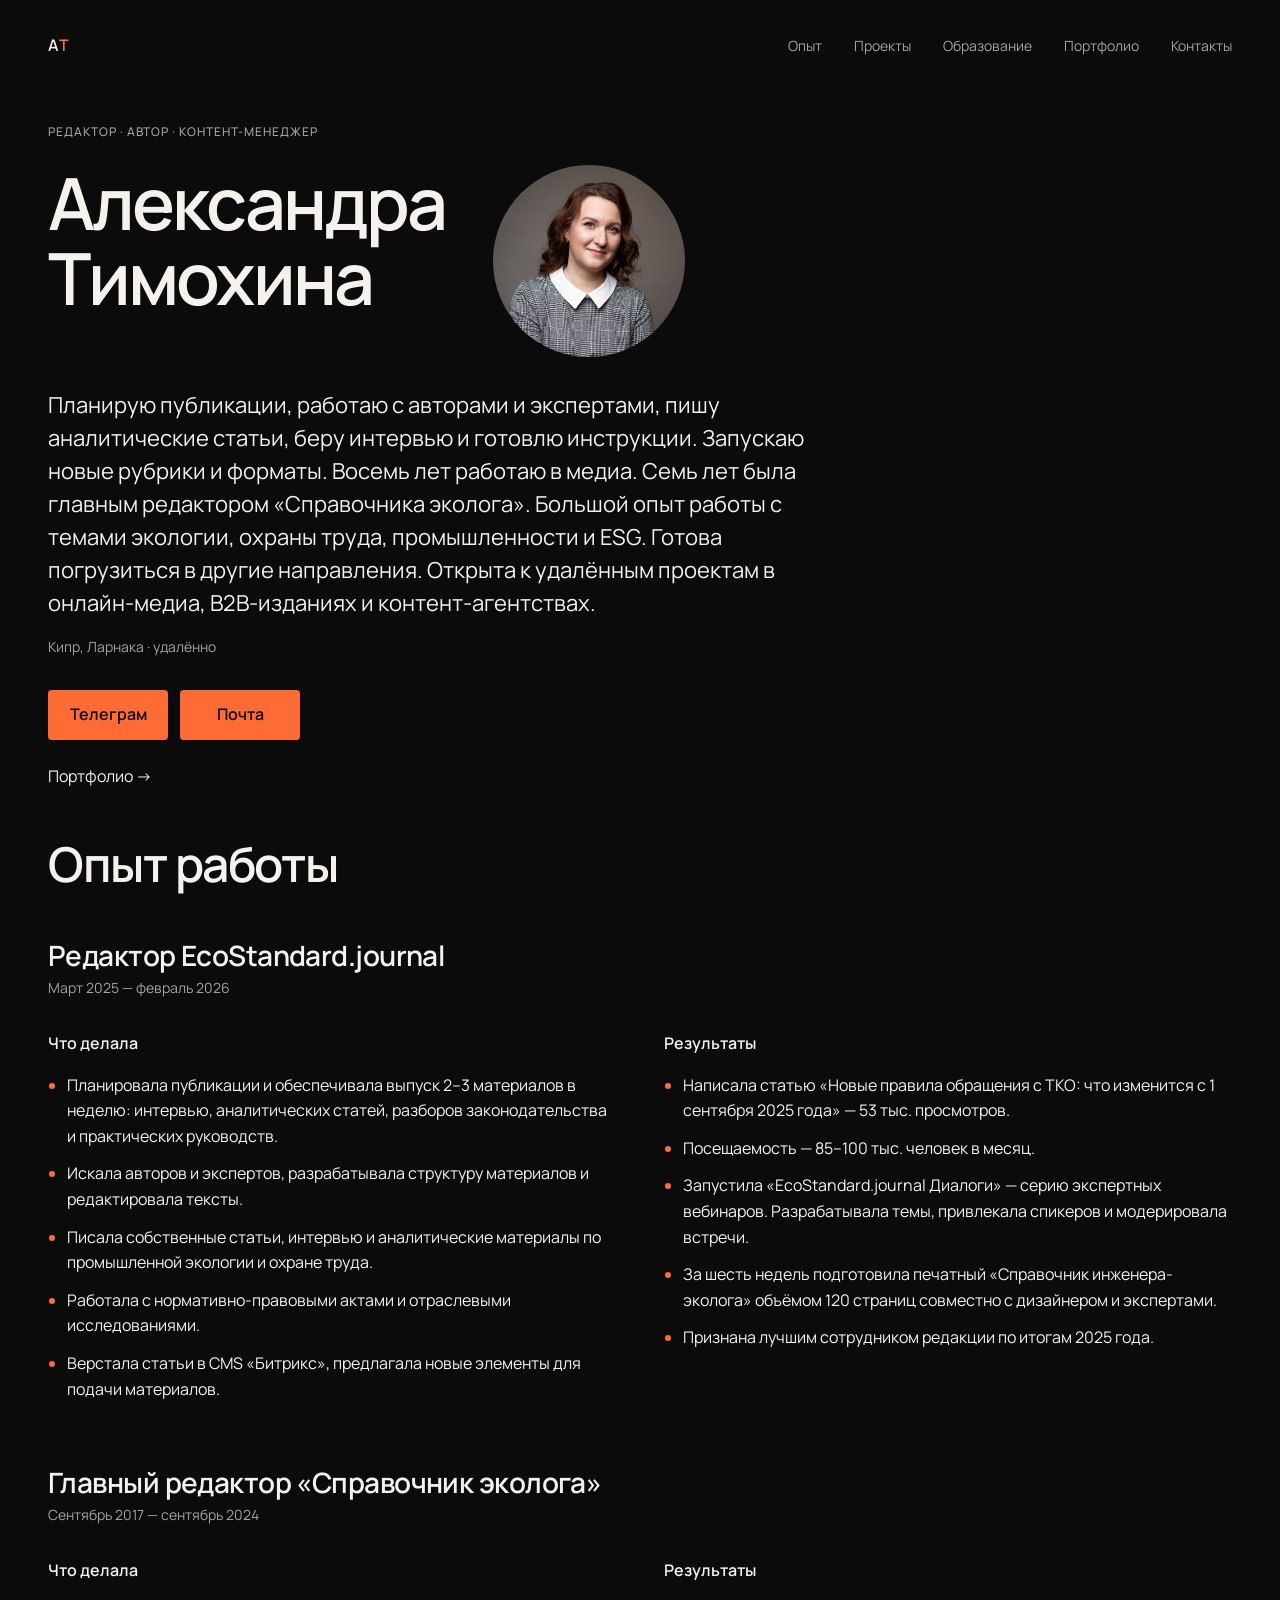
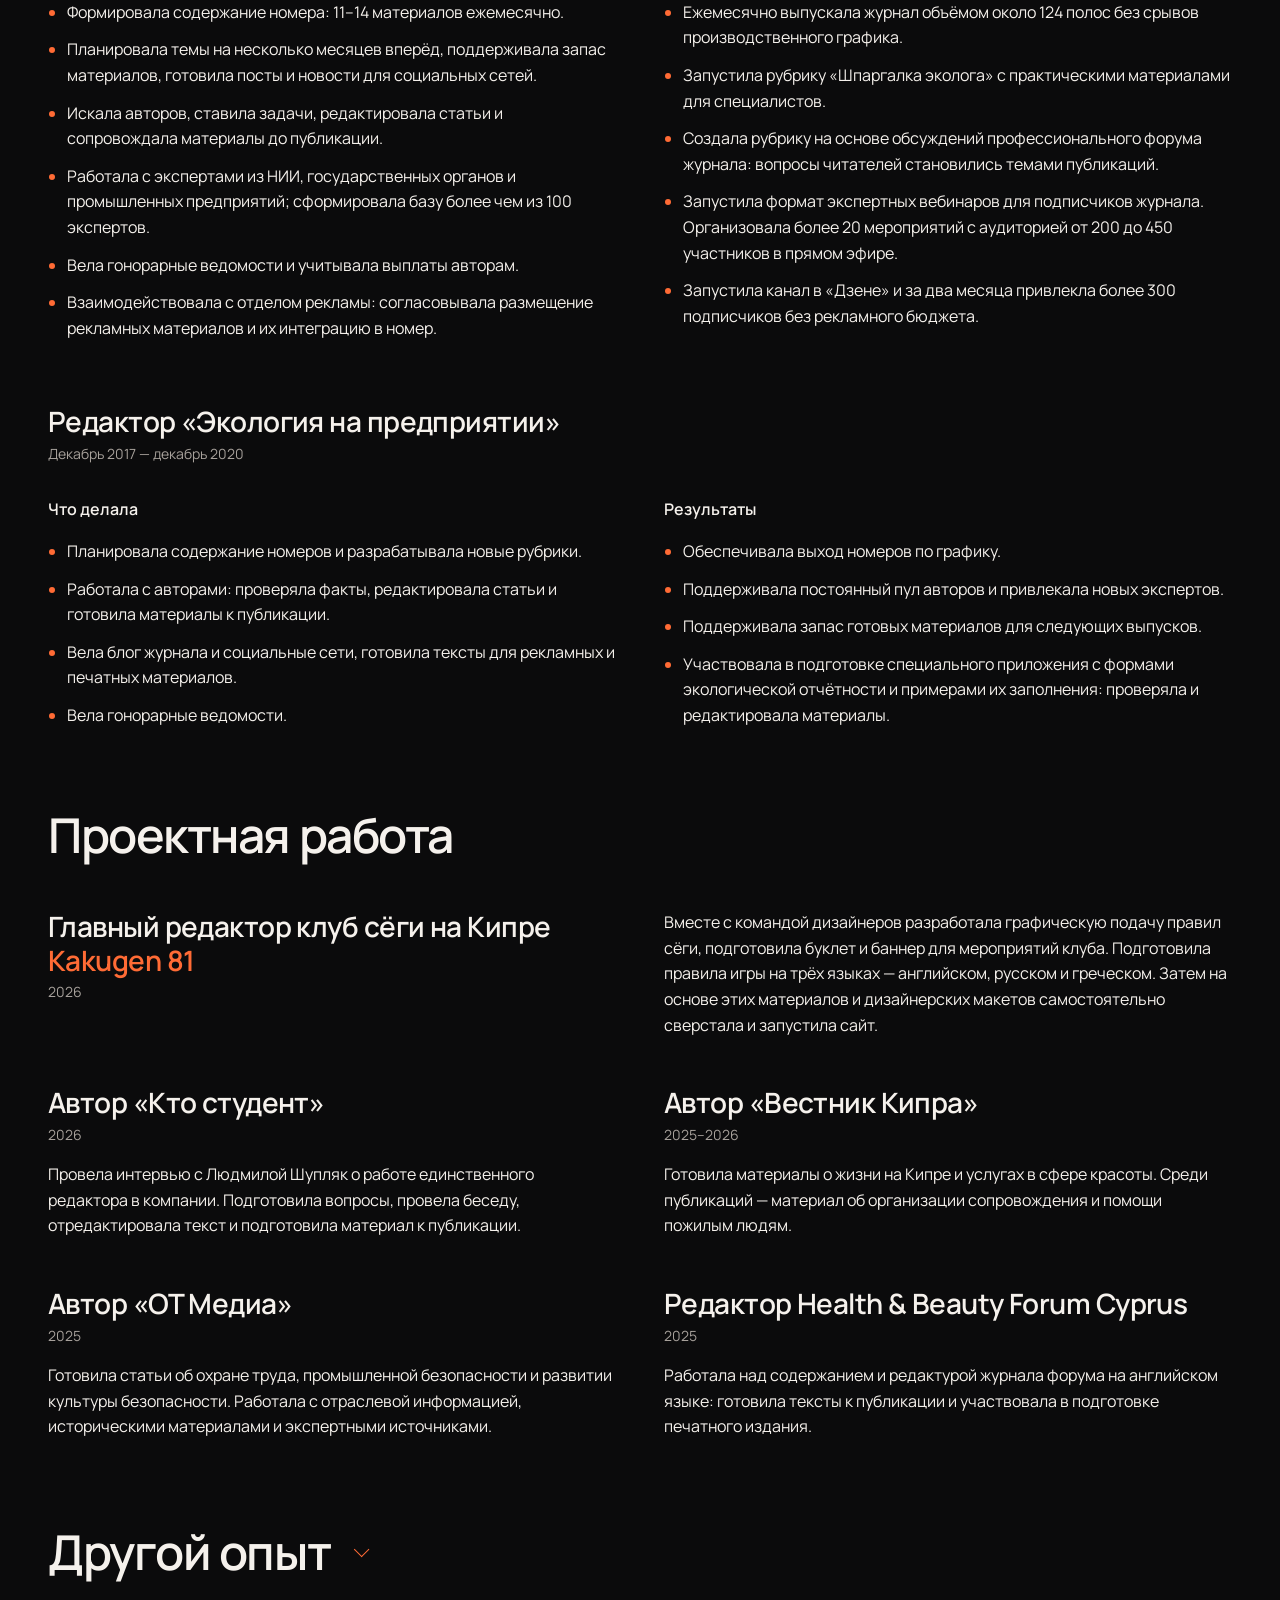
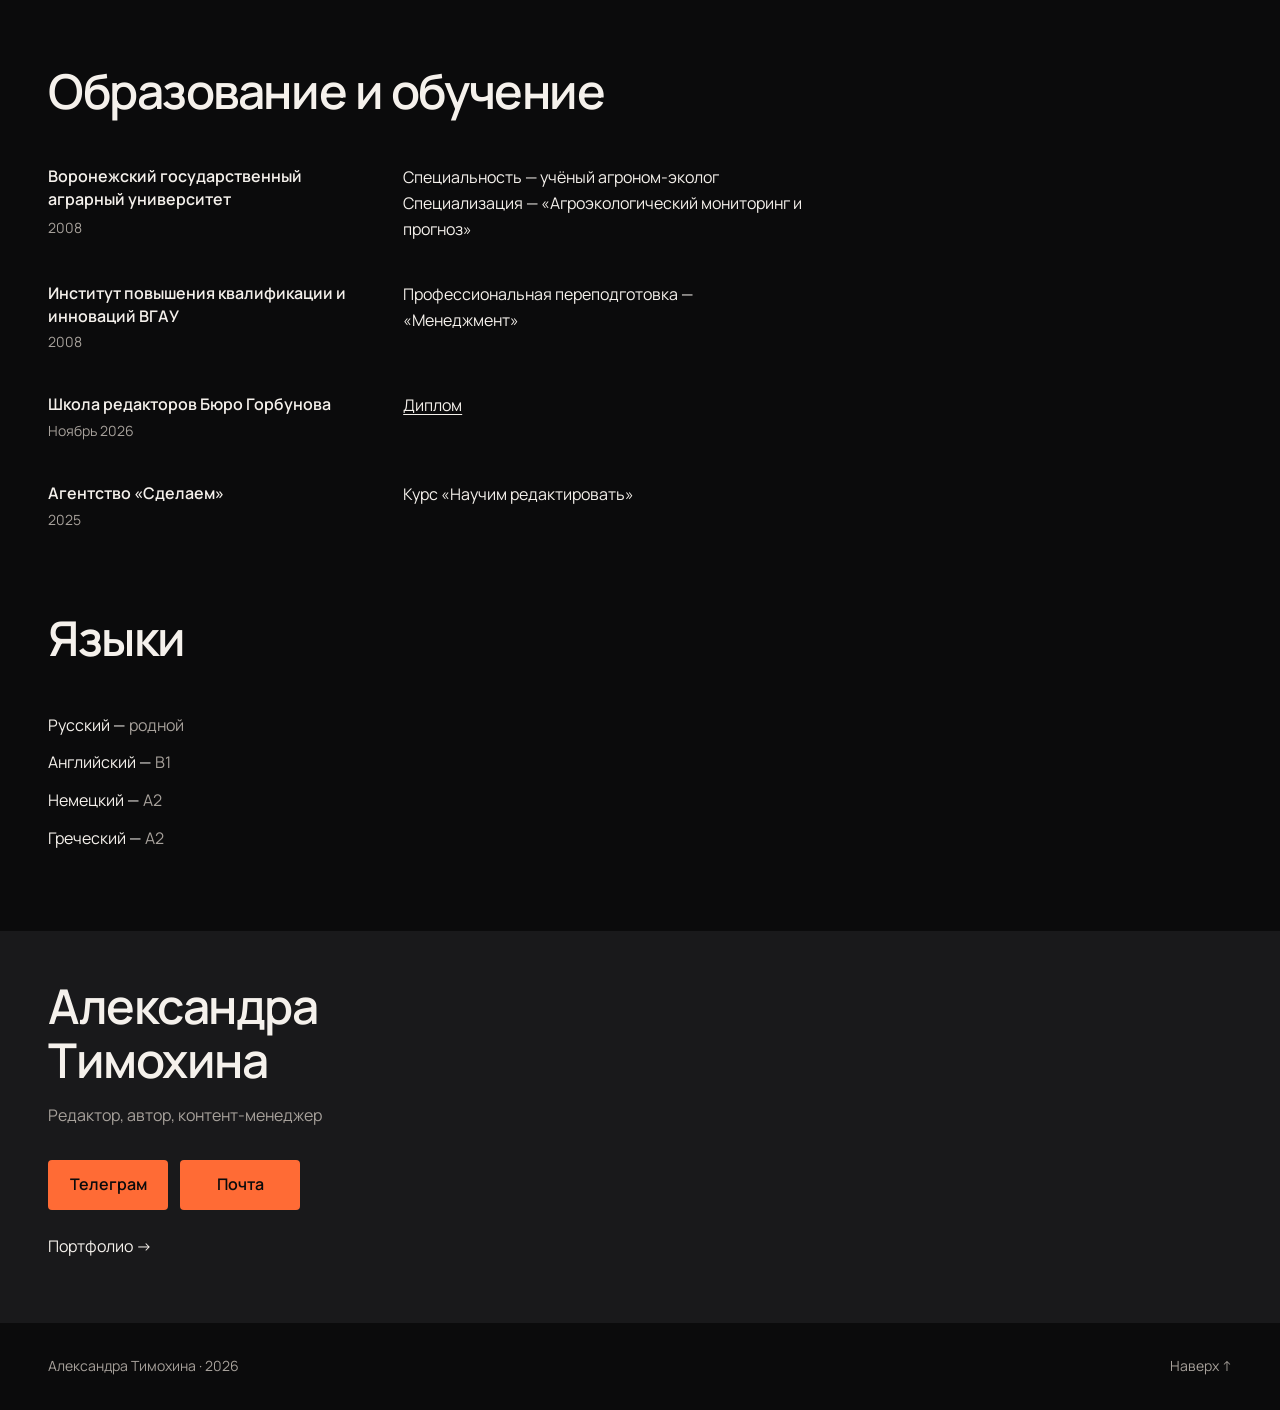
==== index.html @ cb78f9e7 "Publish resume and portfolio site" ====
<!doctype html>
<html lang="ru">
  <head>
    <meta charset="UTF-8" />
    <meta name="viewport" content="width=device-width, initial-scale=1" />
    <meta name="description" content="Александра Тимохина — редактор, автор и контент-менеджер." />
    <meta name="theme-color" content="#0B0B0C" />
    <title>Александра Тимохина — редактор и автор</title>
    <link rel="preconnect" href="https://fonts.googleapis.com" />
    <link rel="preconnect" href="https://fonts.gstatic.com" crossorigin />
    <link href="https://fonts.googleapis.com/css2?family=Manrope:wght@400;500;600&amp;display=swap" rel="stylesheet" />
    <link rel="stylesheet" href="styles.css" />
    <script src="script.js" defer></script>
  </head>
  <body>
    <a class="skip-link" href="#main">Перейти к содержанию</a>

    <header class="site-header">
      <div class="container header-inner">
        <a class="wordmark" href="#top" aria-label="К началу страницы">А<span>Т</span></a>
        <button class="menu-toggle" type="button" aria-expanded="false" aria-controls="main-nav">Меню</button>
        <nav class="main-nav" id="main-nav" aria-label="Основная навигация">
          <a href="#experience">Опыт</a>
          <a href="#projects">Проекты</a>
          <a href="#education">Образование</a>
          <a href="./portfolio.html">Портфолио</a>
          <a href="#contacts">Контакты</a>
        </nav>
      </div>
    </header>

    <main id="main">
      <section class="hero container" id="top" aria-labelledby="hero-title">
        <div class="hero-copy">
          <p class="eyebrow">Редактор · автор · контент-менеджер</p>
          <div class="hero-heading-row">
            <h1 class="hero-title" id="hero-title">Александра<br />Тимохина</h1>
            <figure class="hero-portrait">
              <img src="assets/alexandra-timokhina.jpg" alt="Александра Тимохина" width="1365" height="2048" fetchpriority="high" />
            </figure>
          </div>
          <p class="hero-lead">Планирую публикации, работаю с авторами и экспертами, пишу аналитические статьи, беру интервью и готовлю инструкции. Запускаю новые рубрики и форматы. Восемь лет работаю в медиа. Семь лет была главным редактором «Справочника эколога». Большой опыт работы с темами экологии, охраны труда, промышленности и ESG. Готова погрузиться в другие направления. Открыта к удалённым проектам в онлайн-медиа, B2B-изданиях и контент-агентствах.</p>
          <p class="hero-meta">Кипр, Ларнака · удалённо</p>
          <div class="contact-actions" aria-label="Способы связи">
            <a class="button" href="https://t.me/tim_alexandra">Телеграм</a>
            <a class="button" href="mailto:aki_irbis@mail.ru">Почта</a>
          </div>
          <a class="portfolio-placeholder" id="portfolio" href="./portfolio.html">Портфолио →</a>
        </div>
      </section>

      <section class="section container" id="experience" aria-labelledby="experience-title">
        <h2 class="section-title" id="experience-title">Опыт работы</h2>

        <div class="experience-list">
          <article class="experience-item grid">
            <div class="experience-content">
              <p class="entry-title">Редактор <a href="https://journal.ecostandard.ru/">EcoStandard.journal</a></p>
              <p class="entry-date">Март 2025 — февраль 2026</p>
              <div class="experience-columns">
                <div class="work-group">
                  <p class="group-label">Что делала</p>
                  <ul class="entry-list">
                    <li>Планировала публикации и обеспечивала выпуск 2–3 материалов в неделю: интервью, аналитических статей, разборов законодательства и практических руководств.</li>
                    <li>Искала авторов и экспертов, разрабатывала структуру материалов и редактировала тексты.</li>
                    <li>Писала собственные статьи, интервью и аналитические материалы по промышленной экологии и охране труда.</li>
                    <li>Работала с нормативно-правовыми актами и отраслевыми исследованиями.</li>
                    <li>Верстала статьи в CMS «Битрикс», предлагала новые элементы для подачи материалов.</li>
                  </ul>
                </div>
                <div class="results-group">
                  <p class="group-label">Результаты</p>
                  <ul class="entry-list">
                    <li>Написала статью «Новые правила обращения с ТКО: что изменится с 1 сентября 2025 года» — <strong>53 тыс. просмотров</strong>.</li>
                    <li>Посещаемость — <strong>85–100 тыс. человек в месяц</strong>.</li>
                    <li>Запустила «EcoStandard.journal Диалоги» — серию экспертных вебинаров. Разрабатывала темы, привлекала спикеров и модерировала встречи.</li>
                    <li>За шесть недель подготовила печатный «Справочник инженера-эколога» объёмом 120 страниц совместно с дизайнером и экспертами.</li>
                    <li>Признана лучшим сотрудником редакции по итогам 2025 года.</li>
                  </ul>
                </div>
              </div>
            </div>
          </article>

          <article class="experience-item grid">
            <div class="experience-content">
              <p class="entry-title">Главный редактор <a href="https://www.profiz.ru/eco/">«Справочник эколога»</a></p>
              <p class="entry-date">Сентябрь 2017 — сентябрь 2024</p>
              <div class="experience-columns">
                <div class="work-group">
                  <p class="group-label">Что делала</p>
                  <ul class="entry-list">
                    <li>Формировала содержание номера: 11–14 материалов ежемесячно.</li>
                    <li>Планировала темы на несколько месяцев вперёд, поддерживала запас материалов, готовила посты и новости для социальных сетей.</li>
                    <li>Искала авторов, ставила задачи, редактировала статьи и сопровождала материалы до публикации.</li>
                    <li>Работала с экспертами из НИИ, государственных органов и промышленных предприятий; сформировала базу более чем из 100 экспертов.</li>
                    <li>Вела гонорарные ведомости и учитывала выплаты авторам.</li>
                    <li>Взаимодействовала с отделом рекламы: согласовывала размещение рекламных материалов и их интеграцию в номер.</li>
                  </ul>
                </div>
                <div class="results-group">
                  <p class="group-label">Результаты</p>
                  <ul class="entry-list">
                    <li>Ежемесячно выпускала журнал объёмом около <strong>124 полос</strong> без срывов производственного графика.</li>
                    <li>Запустила рубрику «Шпаргалка эколога» с практическими материалами для специалистов.</li>
                    <li>Создала рубрику на основе обсуждений профессионального форума журнала: вопросы читателей становились темами публикаций.</li>
                    <li>Запустила формат экспертных вебинаров для подписчиков журнала. Организовала более <strong>20 мероприятий</strong> с аудиторией от <strong>200 до 450 участников</strong> в прямом эфире.</li>
                    <li>Запустила канал в «Дзене» и за два месяца привлекла более <strong>300 подписчиков</strong> без рекламного бюджета.</li>
                  </ul>
                </div>
              </div>
            </div>
          </article>

          <article class="experience-item grid">
            <div class="experience-content">
              <p class="entry-title">Редактор <a href="https://ecologia.by/">«Экология на предприятии»</a></p>
              <p class="entry-date">Декабрь 2017 — декабрь 2020</p>
              <div class="experience-columns">
                <div class="work-group">
                  <p class="group-label">Что делала</p>
                  <ul class="entry-list">
                    <li>Планировала содержание номеров и разрабатывала новые рубрики.</li>
                    <li>Работала с авторами: проверяла факты, редактировала статьи и готовила материалы к публикации.</li>
                    <li>Вела блог журнала и социальные сети, готовила тексты для рекламных и печатных материалов.</li>
                    <li>Вела гонорарные ведомости.</li>
                  </ul>
                </div>
                <div class="results-group">
                  <p class="group-label">Результаты</p>
                  <ul class="entry-list">
                    <li>Обеспечивала выход номеров по графику.</li>
                    <li>Поддерживала постоянный пул авторов и привлекала новых экспертов.</li>
                    <li>Поддерживала запас готовых материалов для следующих выпусков.</li>
                    <li>Участвовала в подготовке специального приложения с формами экологической отчётности и примерами их заполнения: проверяла и редактировала материалы.</li>
                  </ul>
                </div>
              </div>
            </div>
          </article>
        </div>
      </section>

      <section class="section container" id="projects" aria-labelledby="projects-title">
        <h2 class="section-title" id="projects-title">Проектная работа</h2>
        <div class="project-grid">
          <article class="project-entry project-featured">
            <div class="project-heading">
              <p class="entry-title">Главный редактор клуб сёги на Кипре <a href="https://shogi.cy/">Kakugen 81</a></p>
              <p class="entry-meta">2026</p>
            </div>
            <p>Вместе с командой дизайнеров разработала графическую подачу правил сёги, подготовила буклет и баннер для мероприятий клуба. Подготовила правила игры на трёх языках — английском, русском и греческом. Затем на основе этих материалов и дизайнерских макетов самостоятельно сверстала и запустила сайт.</p>
          </article>
          <article class="project-entry">
            <p class="entry-title">Автор <a href="https://ktostudent.ru/ljudmila-shupljak/">«Кто студент»</a></p>
            <p class="entry-meta">2026</p>
            <p>Провела интервью с Людмилой Шупляк о работе единственного редактора в компании. Подготовила вопросы, провела беседу, отредактировала текст и подготовила материал к публикации.</p>
          </article>
          <article class="project-entry">
            <p class="entry-title">Автор <a href="https://vkcyprus.com/">«Вестник Кипра»</a></p>
            <p class="entry-meta">2025–2026</p>
            <p>Готовила материалы о жизни на Кипре и услугах в сфере красоты. Среди публикаций — материал об организации сопровождения и помощи пожилым людям.</p>
          </article>
          <article class="project-entry">
            <p class="entry-title">Автор <a href="https://www.ot-media.ru/">«ОТ Медиа»</a></p>
            <p class="entry-meta">2025</p>
            <p>Готовила статьи об охране труда, промышленной безопасности и развитии культуры безопасности. Работала с отраслевой информацией, историческими материалами и экспертными источниками.</p>
          </article>
          <article class="project-entry">
            <p class="entry-title">Редактор <a href="https://corp.vkcyprus.com/health-beauty-sport/">Health &amp; Beauty Forum Cyprus</a></p>
            <p class="entry-meta">2025</p>
            <p>Работала над содержанием и редактурой журнала форума на английском языке: готовила тексты к публикации и участвовала в подготовке печатного издания.</p>
          </article>
        </div>
      </section>

      <section class="section container" aria-labelledby="other-experience-title">
        <details class="other-experience">
          <summary>
            <h2 class="section-title" id="other-experience-title">Другой опыт</h2>
          </summary>
          <div class="quiet-list">
            <article class="quiet-entry grid">
              <div class="quiet-content">
                <p class="entry-title">Ведущий инженер по охране окружающей среды ЧП «ЭкоТрейдБай», Минск</p>
                <p class="entry-date">Октябрь 2016 — сентябрь 2017</p>
                <p>Консультировала предприятия по вопросам природоохранного законодательства, проводила аудит экологической документации. Работала с заказчиками: готовила коммерческие предложения, проводила переговоры, заключала договоры и сопровождала проекты.</p>
              </div>
            </article>
            <article class="quiet-entry grid">
              <div class="quiet-content">
                <p class="entry-title">Инженер-эколог <a href="https://newgaztech.ru/catalog/plant/detail/id/104">ООО ФПК «Космос-Нефть-Газ», Воронеж</a></p>
                <p class="entry-date">Сентябрь 2008 — сентябрь 2010<br />Февраль 2014 — июнь 2016</p>
                <p>Работала на предприятии по производству оборудования для нефтегазовой отрасли. Вела природоохранную документацию, разрабатывала инструкции, паспорта опасных отходов и проекты нормативов образования отходов. Готовила и согласовывала экологическую отчётность.</p>
              </div>
            </article>
            <article class="quiet-entry grid">
              <div class="quiet-content">
                <p class="entry-title">Инженер-эколог <a href="https://vrn-eco.ru/">ООО «Экологический центр», Воронеж</a></p>
                <p class="entry-date">Октябрь 2010 — февраль 2014</p>
                <p>Занималась экологическим сопровождением предприятий на аутсорсе. Готовила отчётность, консультировала по природоохранным требованиям, работала с документацией более 50 предприятий Воронежской области.</p>
              </div>
            </article>
          </div>
        </details>
      </section>

      <section class="section container" id="education" aria-labelledby="education-title">
        <h2 class="section-title" id="education-title">Образование и обучение</h2>
        <div class="education-grid education-grid-two">
          <div class="education-item">
            <p class="education-title">Воронежский государственный аграрный университет</p>
            <p class="entry-date">2008</p>
            <p>Специальность — учёный агроном-эколог<br />Специализация — «Агроэкологический мониторинг и прогноз»</p>
          </div>
          <div class="education-item">
            <p class="education-title">Институт повышения квалификации и инноваций ВГАУ</p>
            <p class="entry-date">2008</p>
            <p>Профессиональная переподготовка — «Менеджмент»</p>
          </div>
          <div class="education-item">
            <p class="education-title">Школа редакторов Бюро Горбунова</p>
            <p class="entry-date">Ноябрь 2026</p>
            <p><a href="https://bureau.ru/school/editors/diploma/23/aleksandra-timohina/">Диплом</a></p>
          </div>
          <div class="education-item">
            <p class="education-title">Агентство «Сделаем»</p>
            <p class="entry-date">2025</p>
            <p>Курс «Научим редактировать»</p>
          </div>
        </div>
      </section>

      <section class="section container" id="languages" aria-labelledby="languages-title">
        <h2 class="section-title" id="languages-title">Языки</h2>
        <dl class="language-list">
          <div><dt>Русский</dt><dd>родной</dd></div>
          <div><dt>Английский</dt><dd>B1</dd></div>
          <div><dt>Немецкий</dt><dd>A2</dd></div>
          <div><dt>Греческий</dt><dd>A2</dd></div>
        </dl>
      </section>

      <section class="section contact-section" id="contacts" aria-labelledby="contacts-title">
        <div class="container contact-copy">
          <h2 class="section-title" id="contacts-title">Александра Тимохина</h2>
          <p class="contact-location">Редактор, автор, контент-менеджер</p>
          <div class="contact-actions">
            <a class="button" href="https://t.me/tim_alexandra">Телеграм</a>
            <a class="button" href="mailto:aki_irbis@mail.ru">Почта</a>
          </div>
          <a class="portfolio-placeholder" href="./portfolio.html">Портфолио →</a>
        </div>
      </section>
    </main>

    <footer class="site-footer">
      <div class="container footer-inner">
        <p>Александра Тимохина · 2026</p>
        <a href="#top">Наверх ↑</a>
      </div>
    </footer>
  </body>
</html>
---- styles.css ----
:root {
  --bg-primary: #0b0b0c;
  --bg-secondary: #19191b;
  --text-primary: #f5f1ec;
  --text-secondary: #a7a19b;
  --accent: #ff6b35;
  --accent-hover: #ff875a;
  --accent-active: #e95320;
  --state-disabled: #77716d;
  --font-family: "Manrope", sans-serif;
  --font-h1: 72px;
  --font-h2: 48px;
  --font-entry: 28px;
  --font-lead: 22px;
  --font-body: 16px;
  --font-secondary: 14px;
  --font-caption: 12px;
  --space-1: 4px;
  --space-2: 8px;
  --space-3: 12px;
  --space-4: 16px;
  --space-6: 24px;
  --space-8: 32px;
  --space-12: 48px;
  --space-16: 64px;
  --space-20: 80px;
  --space-30: 120px;
  --container-max: 1200px;
  --page-gutter: 48px;
  --grid-columns: 12;
  --grid-gap: 24px;
  --section-gap: 80px;
  --hero-portrait-size: 192px;
  --radius-control: 4px;
}

*, *::before, *::after { box-sizing: border-box; }
html { scroll-behavior: smooth; }
body {
  margin: 0;
  overflow-x: hidden;
  background: var(--bg-primary);
  color: var(--text-primary);
  font-family: var(--font-family);
  font-size: var(--font-body);
  line-height: 1.6;
  text-rendering: optimizeLegibility;
}
body.menu-open { overflow: hidden; }
a {
  color: inherit;
  text-decoration-thickness: 1px;
  text-underline-offset: 0.2em;
  transition: color 160ms ease, background-color 160ms ease;
}
a:hover { color: var(--accent-hover); }
a:active { color: var(--accent); }
a:focus-visible, button:focus-visible { outline: 2px solid var(--text-primary); outline-offset: 3px; }
.entry-title a, .main-nav a, .footer-inner a {
  text-decoration-line: underline;
  text-decoration-color: transparent;
  text-decoration-thickness: 1px;
  text-underline-offset: 0.2em;
}
.entry-title a:hover, .main-nav a:hover, .footer-inner a:hover { text-decoration-color: currentColor; }
p, h1, h2, figure, ul, dl, dd { margin: 0; }
img { max-width: 100%; }
strong { color: var(--text-primary); font-weight: 600; }

.container { width: min(calc(100% - 2 * var(--page-gutter)), var(--container-max)); margin-inline: auto; }
.grid { display: grid; grid-template-columns: repeat(var(--grid-columns), minmax(0, 1fr)); gap: var(--grid-gap); }
.skip-link {
  position: fixed;
  top: var(--space-4);
  left: var(--space-4);
  z-index: 100;
  padding: var(--space-3) var(--space-4);
  transform: translateY(-160%);
  background: var(--accent);
  color: var(--bg-primary);
  font-weight: 600;
}
.skip-link:focus { transform: translateY(0); }

.site-header { position: relative; z-index: 20; padding-block: var(--space-6); }
.header-inner, .footer-inner { display: flex; align-items: center; justify-content: space-between; gap: var(--space-6); }
.wordmark { min-width: 44px; min-height: 44px; display: inline-flex; align-items: center; font-weight: 600; text-decoration: none; }
.wordmark span { color: var(--accent); }
.main-nav { display: flex; align-items: center; gap: var(--space-8); }
.main-nav a { min-height: 44px; display: inline-flex; align-items: center; color: var(--text-secondary); font-size: var(--font-secondary); }
.main-nav a:hover { color: var(--text-primary); }
.menu-toggle { display: none; min-height: 44px; padding: 0; border: 0; background: transparent; color: var(--text-primary); font: inherit; font-weight: 600; }

.hero {
  min-height: auto;
  display: grid;
  grid-template-columns: repeat(12, minmax(0, 1fr));
  gap: var(--grid-gap);
  align-items: center;
  padding-block: var(--space-8) var(--space-12);
}
.hero-copy { grid-column: 1 / -1; }
.eyebrow, .entry-meta, .experience-meta, .entry-role {
  color: var(--text-secondary);
  font-size: var(--font-secondary);
}
.eyebrow {
  font-size: var(--font-caption);
  font-weight: 500;
  letter-spacing: 0.08em;
  line-height: 1.4;
  text-transform: uppercase;
}
.hero-heading-row { display: flex; align-items: flex-start; justify-content: flex-start; gap: var(--space-12); margin-top: var(--space-6); }
.hero-title { font-size: var(--font-h1); font-weight: 600; letter-spacing: -0.04em; line-height: 1.05; }
.hero-lead { max-width: 62ch; margin-top: var(--space-8); font-size: var(--font-lead); line-height: 1.5; }
.hero-meta { margin-top: var(--space-4); color: var(--text-secondary); font-size: var(--font-secondary); }
.contact-actions { display: flex; flex-wrap: wrap; gap: var(--space-3); margin-top: var(--space-8); }
.button {
  min-width: 120px;
  min-height: 48px;
  display: inline-flex;
  align-items: center;
  justify-content: center;
  padding: 12px 20px;
  border-radius: var(--radius-control);
  background: var(--accent);
  color: var(--bg-primary);
  font-weight: 600;
  text-decoration: none;
}
.button:hover { background: var(--accent-hover); color: var(--bg-primary); }
.button:active { background: var(--accent-active); }
.button-secondary { background: var(--text-primary); }
.button-secondary:hover { background: var(--text-secondary); }
.portfolio-placeholder { width: fit-content; display: inline-block; margin-top: var(--space-6); color: var(--text-primary); font-size: var(--font-body); font-weight: 400; text-decoration-color: transparent; }
.portfolio-placeholder:hover { text-decoration-color: currentColor; }
.hero-portrait { flex: 0 0 var(--hero-portrait-size); width: var(--hero-portrait-size); aspect-ratio: 1; overflow: hidden; border-radius: 50%; }
.hero-portrait img { display: block; width: 100%; height: 100%; object-fit: cover; object-position: 50% 8%; }

.section { scroll-margin-top: var(--space-8); }
.section + .section { margin-top: var(--section-gap); }
.section-title {
  max-width: 16ch;
  margin: 0 0 var(--space-12);
  font-size: var(--font-h2);
  font-weight: 600;
  letter-spacing: -0.03em;
  line-height: 1.12;
}
#education-title {
  max-width: none;
  white-space: nowrap;
}
.experience-list { display: grid; gap: var(--space-16); }
.experience-item, .quiet-entry { align-items: start; }
.experience-content, .quiet-content { grid-column: 1 / -1; }
.entry-title {
  font-size: var(--font-entry);
  font-weight: 600;
  letter-spacing: -0.02em;
  line-height: 1.2;
}
.entry-date { margin-top: var(--space-1); color: var(--text-secondary); font-size: var(--font-secondary); }
.experience-columns { display: grid; grid-template-columns: repeat(2, minmax(0, 1fr)); gap: var(--space-12); margin-top: var(--space-8); }
.entry-list { display: grid; gap: var(--space-3); padding-left: 1.2em; color: var(--text-primary); }
.entry-list li::marker { color: var(--accent); }
.group-label {
  margin-bottom: var(--space-4);
  font-size: var(--font-body);
  font-weight: 600;
}
.results-group strong {
  color: inherit;
  font-weight: inherit;
}

.project-grid {
  display: grid;
  grid-template-columns: repeat(2, minmax(0, 1fr));
  gap: var(--space-12);
  align-items: start;
  max-width: none;
  padding-left: 0;
}
.project-entry > .entry-meta { margin-top: var(--space-1); }
.project-entry > p:last-child { max-width: none; margin-top: var(--space-4); color: var(--text-primary); }
.project-featured {
  grid-column: 1 / -1;
  display: grid;
  grid-template-columns: repeat(2, minmax(0, 1fr));
  column-gap: var(--space-12);
  align-items: start;
}
.project-featured .project-heading { grid-column: 1; }
.project-featured .entry-title { color: var(--text-primary); }
.project-featured .entry-meta { margin-top: var(--space-1); }
.project-featured > p:last-child { grid-column: 2; max-width: 68ch; margin-top: 0; }
.project-featured .entry-title a { color: var(--accent); }
.project-featured .entry-title a:hover { color: var(--accent-hover); }

.other-experience > summary {
  min-height: 64px;
  display: flex;
  align-items: center;
  justify-content: flex-start;
  gap: var(--space-6);
  cursor: pointer;
  list-style: none;
}
.other-experience > summary::-webkit-details-marker { display: none; }
.other-experience > summary::after {
  content: "";
  flex: 0 0 auto;
  width: 11px;
  height: 11px;
  border-right: 1px solid var(--accent);
  border-bottom: 1px solid var(--accent);
  transform: rotate(45deg) translateY(-3px);
  transform-origin: center;
  transition: transform 160ms ease;
}
.other-experience[open] > summary::after { transform: rotate(225deg) translate(-2px, -1px); }
.other-experience > summary .section-title { margin-bottom: 0; }
.other-experience[open] > summary { margin-bottom: var(--space-12); }
.quiet-list { display: grid; gap: var(--space-12); }
.quiet-content > p:last-child { max-width: 68ch; margin-top: var(--space-4); color: var(--text-primary); }

.education-grid {
  display: grid;
  gap: 40px;
  max-width: 760px;
  padding-left: 0;
}
.education-item {
  display: grid;
  grid-template-columns: minmax(260px, 0.9fr) minmax(0, 1.1fr);
  column-gap: var(--space-6);
  align-items: start;
}
.education-item + .education-item { margin-top: 0; }
.education-title { font-weight: 600; line-height: 1.4; }
.education-item .education-title { grid-column: 1; grid-row: 1; }
.education-item .entry-date { grid-column: 1; grid-row: 2; }
.education-item > p:last-child { grid-column: 2; grid-row: 1 / span 2; margin-top: 0; color: var(--text-primary); }
.education-grid-two { grid-template-columns: 1fr; }
.language-list {
  display: grid;
  grid-template-columns: minmax(0, 1fr);
  gap: var(--space-3);
  max-width: 320px;
  padding-left: 0;
}
.language-list div { display: flex; align-items: baseline; gap: var(--space-1); }
.language-list dt::after { content: " —"; }
.language-list dd { color: var(--text-secondary); }
.contact-section { margin-top: var(--section-gap); padding-block: var(--space-12) var(--space-16); background: var(--bg-secondary); }
.contact-copy { padding-left: 0; }
.contact-copy .section-title { margin: 0; }
.contact-location { margin-top: var(--space-4); color: var(--text-secondary); }
.site-footer { padding-block: var(--space-8); color: var(--text-secondary); font-size: var(--font-secondary); }

@media (max-width: 1199px) {
  :root {
    --font-h1: 56px;
    --page-gutter: 32px;
    --grid-columns: 8;
    --grid-gap: 20px;
    --section-gap: 64px;
    --hero-portrait-size: 168px;
  }
  .hero { grid-template-columns: repeat(8, minmax(0, 1fr)); }
  .hero-copy { grid-column: 1 / -1; }
  .project-grid, .education-grid, .language-list { padding-left: 0; }
  .experience-content, .quiet-content { grid-column: 1 / -1; }
}

@media (max-width: 767px) {
  :root {
    --font-h1: 40px;
    --font-h2: 32px;
    --font-entry: 24px;
    --font-lead: 18px;
    --page-gutter: 20px;
    --grid-columns: 4;
    --grid-gap: 16px;
    --section-gap: 56px;
    --hero-portrait-size: 112px;
  }
  .site-header { padding-block: var(--space-3); }
  .menu-toggle { display: inline-flex; align-items: center; }
  .main-nav { position: fixed; inset: 68px 0 0; display: none; flex-direction: column; align-items: stretch; gap: 0; padding: var(--space-6) var(--page-gutter) var(--space-8); background: var(--bg-primary); }
  .main-nav.is-open { display: flex; }
  .main-nav a { min-height: 48px; font-size: var(--font-body); }
  .entry-title a { text-decoration-color: currentColor; }
  .hero { min-height: auto; grid-template-columns: repeat(4, minmax(0, 1fr)); padding-block: var(--space-8) var(--space-12); }
  .hero-copy { grid-column: 1 / -1; }
  .hero-heading-row { justify-content: space-between; gap: var(--space-2); }
  .hero-lead { margin-top: var(--space-6); }
  .contact-actions { display: grid; }
  .button { width: 100%; }
  .section-title, .project-grid, .education-grid, .language-list, .contact-copy { max-width: none; margin-left: 0; padding-left: 0; }
  .section-title { margin-bottom: var(--space-8); }
  #education-title { white-space: normal; }
  .other-experience[open] > summary { margin-bottom: var(--space-12); }
  .experience-item, .quiet-entry { row-gap: var(--space-4); }
  .experience-content, .quiet-content { grid-column: 1 / -1; }
  .experience-columns, .project-grid, .education-grid, .language-list { grid-template-columns: 1fr; gap: var(--space-8); }
  .project-featured { display: block; }
  .project-featured > p:last-child { max-width: none; margin-top: var(--space-4); }
  .education-item { display: block; }
  .education-item > p:last-child { margin-top: var(--space-4); }
  .experience-columns { margin-top: var(--space-6); }
  .contact-section { padding-block: var(--space-8) var(--space-12); }
}

@media (prefers-reduced-motion: reduce) {
  html { scroll-behavior: auto; }
  *, *::before, *::after { scroll-behavior: auto !important; transition-duration: 0.01ms !important; }
}
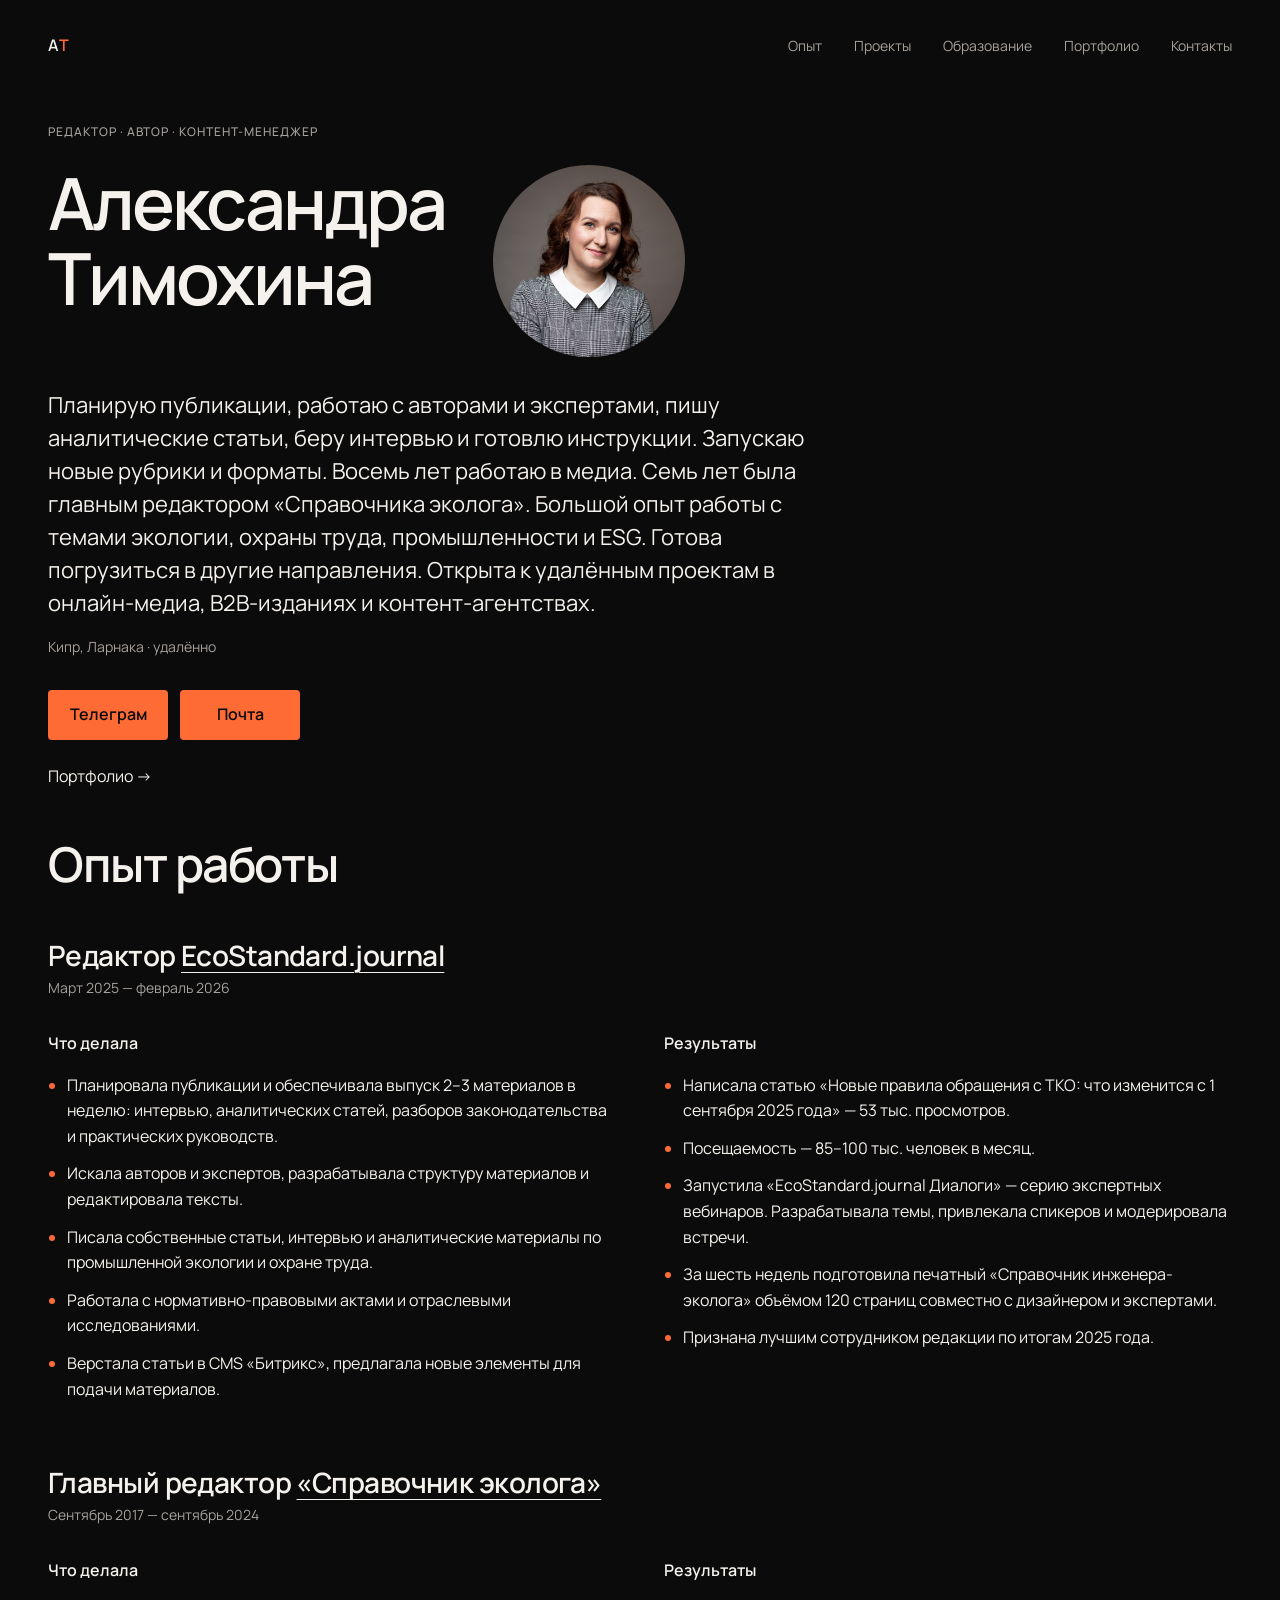
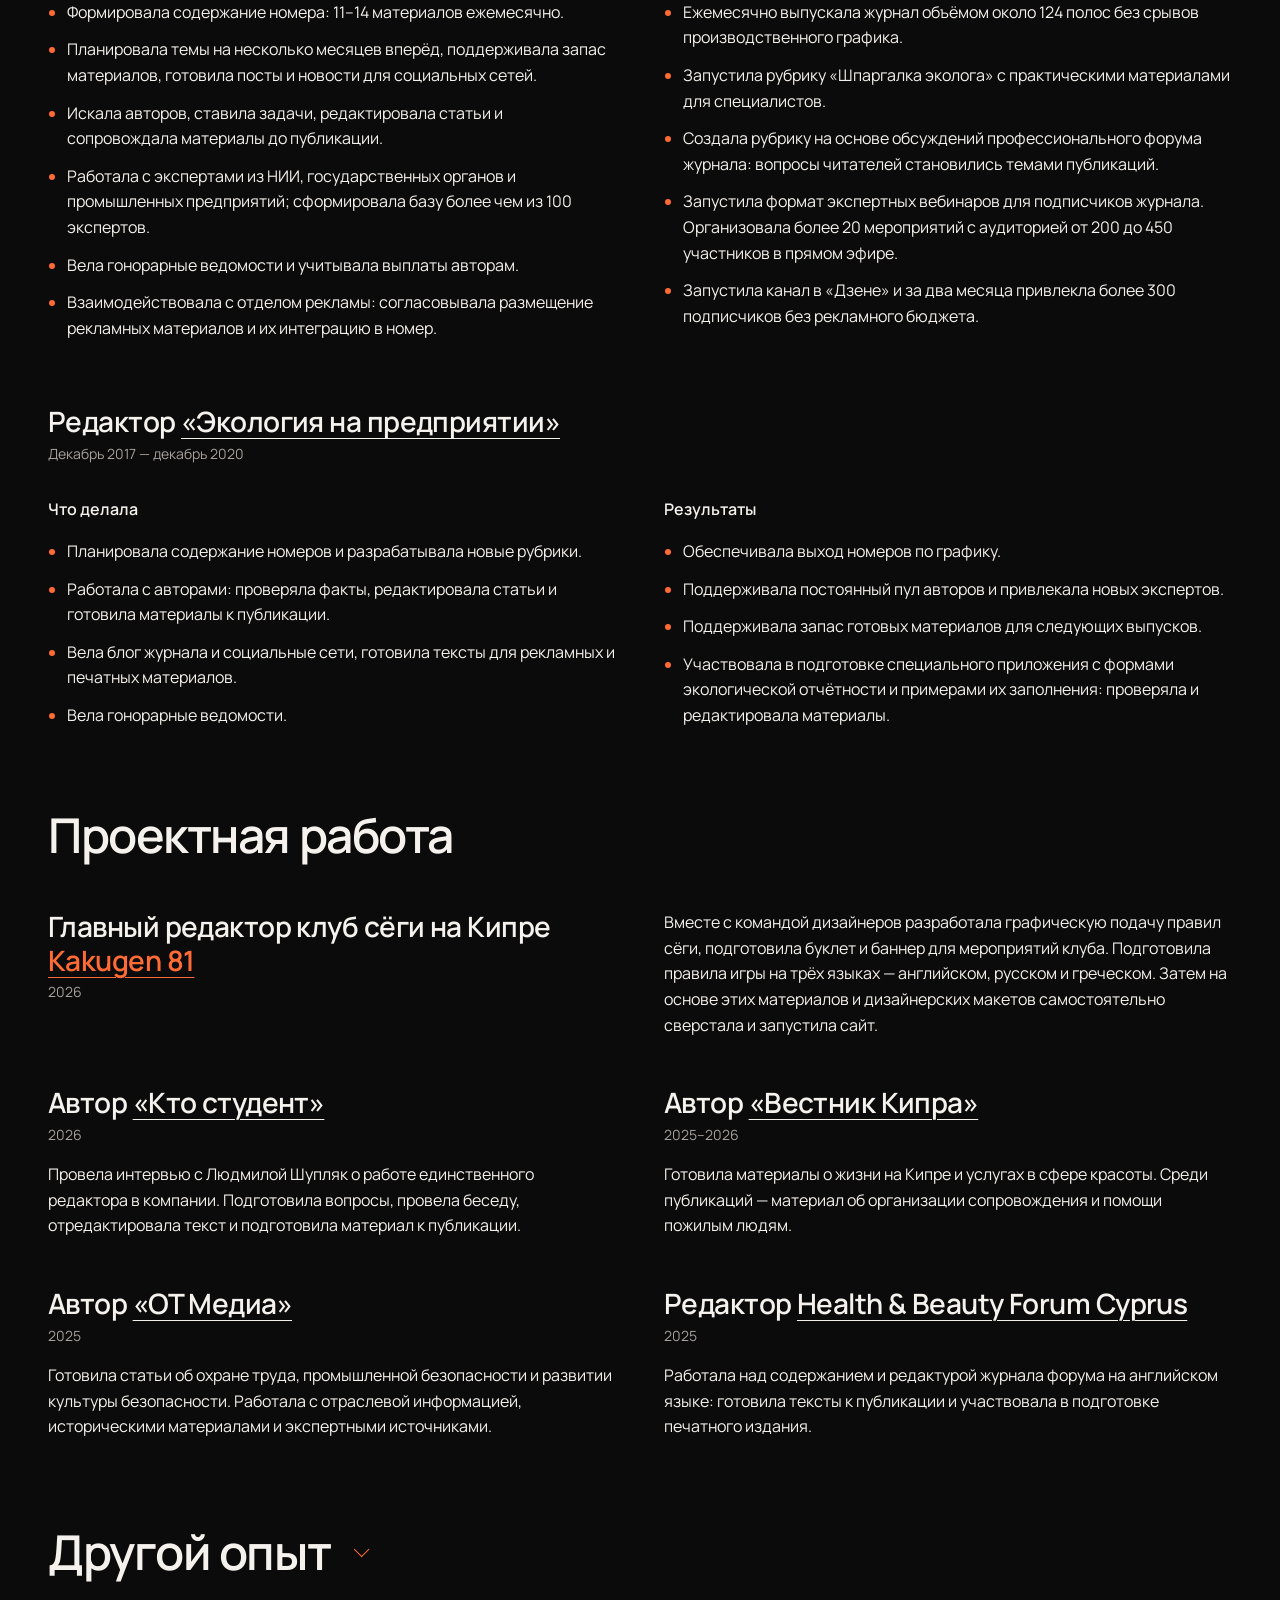
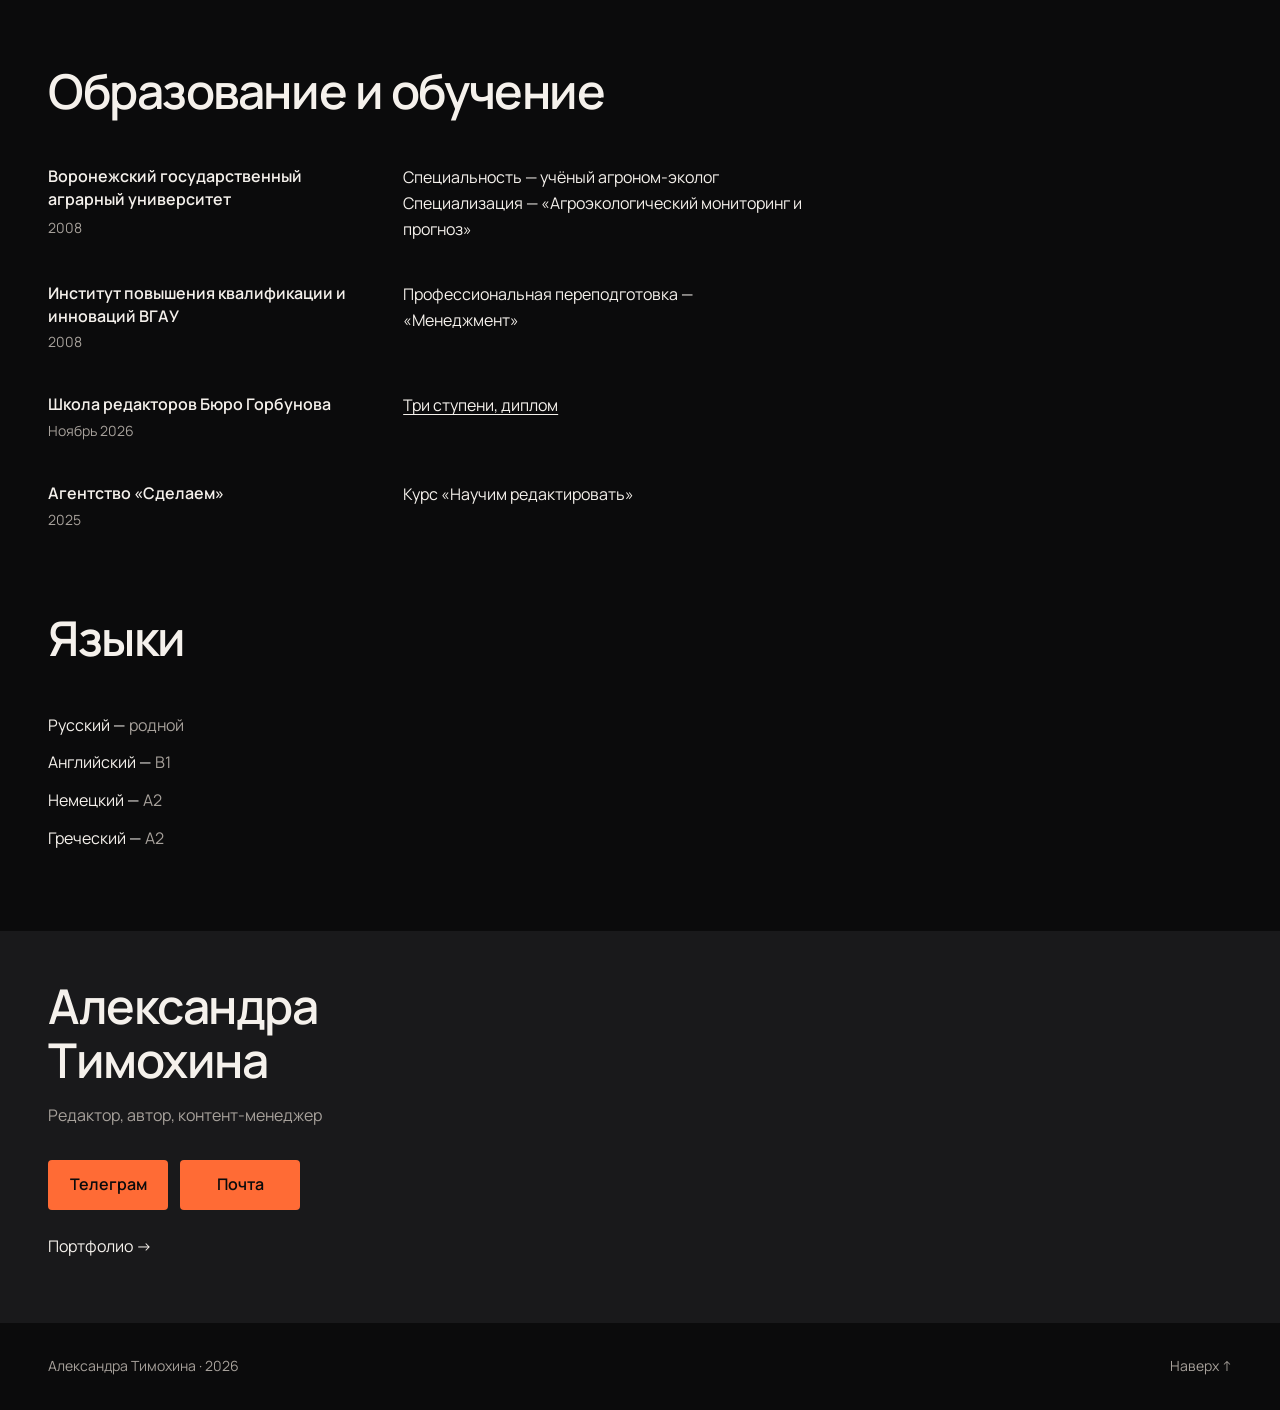
==== commit ca1b1e68: "Update resume links and mobile navigation" ====
--- a/index.html
+++ b/index.html
@@ -10,7 +10,6 @@
     <link rel="preconnect" href="https://fonts.gstatic.com" crossorigin />
     <link href="https://fonts.googleapis.com/css2?family=Manrope:wght@400;500;600&amp;display=swap" rel="stylesheet" />
     <link rel="stylesheet" href="styles.css" />
-    <script src="script.js" defer></script>
   </head>
   <body>
     <a class="skip-link" href="#main">Перейти к содержанию</a>
@@ -18,7 +17,6 @@
     <header class="site-header">
       <div class="container header-inner">
         <a class="wordmark" href="#top" aria-label="К началу страницы">А<span>Т</span></a>
-        <button class="menu-toggle" type="button" aria-expanded="false" aria-controls="main-nav">Меню</button>
         <nav class="main-nav" id="main-nav" aria-label="Основная навигация">
           <a href="#experience">Опыт</a>
           <a href="#projects">Проекты</a>
@@ -84,7 +82,7 @@
 
           <article class="experience-item grid">
             <div class="experience-content">
-              <p class="entry-title">Главный редактор <a href="https://www.profiz.ru/eco/">«Справочник эколога»</a></p>
+              <p class="entry-title">Главный редактор <a href="https://www.profiz.ru/eco/8_2024/">«Справочник эколога»</a></p>
               <p class="entry-date">Сентябрь 2017 — сентябрь 2024</p>
               <div class="experience-columns">
                 <div class="work-group">
@@ -162,12 +160,12 @@
             <p>Готовила материалы о жизни на Кипре и услугах в сфере красоты. Среди публикаций — материал об организации сопровождения и помощи пожилым людям.</p>
           </article>
           <article class="project-entry">
-            <p class="entry-title">Автор <a href="https://www.ot-media.ru/">«ОТ Медиа»</a></p>
+            <p class="entry-title">Автор <a href="https://www.ot-media.ru/author/aleksandra-timokhina">«ОТ Медиа»</a></p>
             <p class="entry-meta">2025</p>
             <p>Готовила статьи об охране труда, промышленной безопасности и развитии культуры безопасности. Работала с отраслевой информацией, историческими материалами и экспертными источниками.</p>
           </article>
           <article class="project-entry">
-            <p class="entry-title">Редактор <a href="https://corp.vkcyprus.com/health-beauty-sport/">Health &amp; Beauty Forum Cyprus</a></p>
+            <p class="entry-title">Редактор <a href="https://hbcyprus.com/ru">Health &amp; Beauty Forum Cyprus</a></p>
             <p class="entry-meta">2025</p>
             <p>Работала над содержанием и редактурой журнала форума на английском языке: готовила тексты к публикации и участвовала в подготовке печатного издания.</p>
           </article>
@@ -221,7 +219,7 @@
           <div class="education-item">
             <p class="education-title">Школа редакторов Бюро Горбунова</p>
             <p class="entry-date">Ноябрь 2026</p>
-            <p><a href="https://bureau.ru/school/editors/diploma/23/aleksandra-timohina/">Диплом</a></p>
+            <p><a href="https://bureau.ru/school/editors/diploma/23/aleksandra-timohina/">Три ступени, диплом</a></p>
           </div>
           <div class="education-item">
             <p class="education-title">Агентство «Сделаем»</p>
--- a/styles.css
+++ b/styles.css
@@ -46,7 +46,6 @@
   line-height: 1.6;
   text-rendering: optimizeLegibility;
 }
-body.menu-open { overflow: hidden; }
 a {
   color: inherit;
   text-decoration-thickness: 1px;
@@ -61,6 +60,10 @@
   text-decoration-color: transparent;
   text-decoration-thickness: 1px;
   text-underline-offset: 0.2em;
+}
+.entry-title a {
+  text-decoration-color: currentColor;
+  text-decoration-thickness: 0.1px;
 }
 .entry-title a:hover, .main-nav a:hover, .footer-inner a:hover { text-decoration-color: currentColor; }
 p, h1, h2, figure, ul, dl, dd { margin: 0; }
@@ -84,12 +87,12 @@
 
 .site-header { position: relative; z-index: 20; padding-block: var(--space-6); }
 .header-inner, .footer-inner { display: flex; align-items: center; justify-content: space-between; gap: var(--space-6); }
+.header-inner { min-width: 0; }
 .wordmark { min-width: 44px; min-height: 44px; display: inline-flex; align-items: center; font-weight: 600; text-decoration: none; }
 .wordmark span { color: var(--accent); }
-.main-nav { display: flex; align-items: center; gap: var(--space-8); }
+.main-nav { min-width: 0; display: flex; align-items: center; justify-content: flex-end; gap: var(--space-8); }
 .main-nav a { min-height: 44px; display: inline-flex; align-items: center; color: var(--text-secondary); font-size: var(--font-secondary); }
 .main-nav a:hover { color: var(--text-primary); }
-.menu-toggle { display: none; min-height: 44px; padding: 0; border: 0; background: transparent; color: var(--text-primary); font: inherit; font-weight: 600; }
 
 .hero {
   min-height: auto;
@@ -288,17 +291,28 @@
     --hero-portrait-size: 112px;
   }
   .site-header { padding-block: var(--space-3); }
-  .menu-toggle { display: inline-flex; align-items: center; }
-  .main-nav { position: fixed; inset: 68px 0 0; display: none; flex-direction: column; align-items: stretch; gap: 0; padding: var(--space-6) var(--page-gutter) var(--space-8); background: var(--bg-primary); }
-  .main-nav.is-open { display: flex; }
-  .main-nav a { min-height: 48px; font-size: var(--font-body); }
+  .header-inner { gap: var(--space-4); }
+  .main-nav {
+    position: static;
+    flex: 1 1 auto;
+    justify-content: flex-start;
+    gap: var(--space-6);
+    overflow-x: auto;
+    overscroll-behavior-inline: contain;
+    padding-right: 48px;
+    scrollbar-width: none;
+    -webkit-mask-image: linear-gradient(to right, #000 0, #000 calc(100% - 44px), transparent 100%);
+    mask-image: linear-gradient(to right, #000 0, #000 calc(100% - 44px), transparent 100%);
+  }
+  .main-nav::-webkit-scrollbar { display: none; }
+  .main-nav a { flex: 0 0 auto; min-height: 44px; font-size: var(--font-secondary); }
   .entry-title a { text-decoration-color: currentColor; }
   .hero { min-height: auto; grid-template-columns: repeat(4, minmax(0, 1fr)); padding-block: var(--space-8) var(--space-12); }
   .hero-copy { grid-column: 1 / -1; }
   .hero-heading-row { justify-content: space-between; gap: var(--space-2); }
   .hero-lead { margin-top: var(--space-6); }
-  .contact-actions { display: grid; }
-  .button { width: 100%; }
+  .contact-actions { display: flex; flex-wrap: nowrap; }
+  .button { min-width: 0; width: auto; flex: 1 1 0; }
   .section-title, .project-grid, .education-grid, .language-list, .contact-copy { max-width: none; margin-left: 0; padding-left: 0; }
   .section-title { margin-bottom: var(--space-8); }
   #education-title { white-space: normal; }
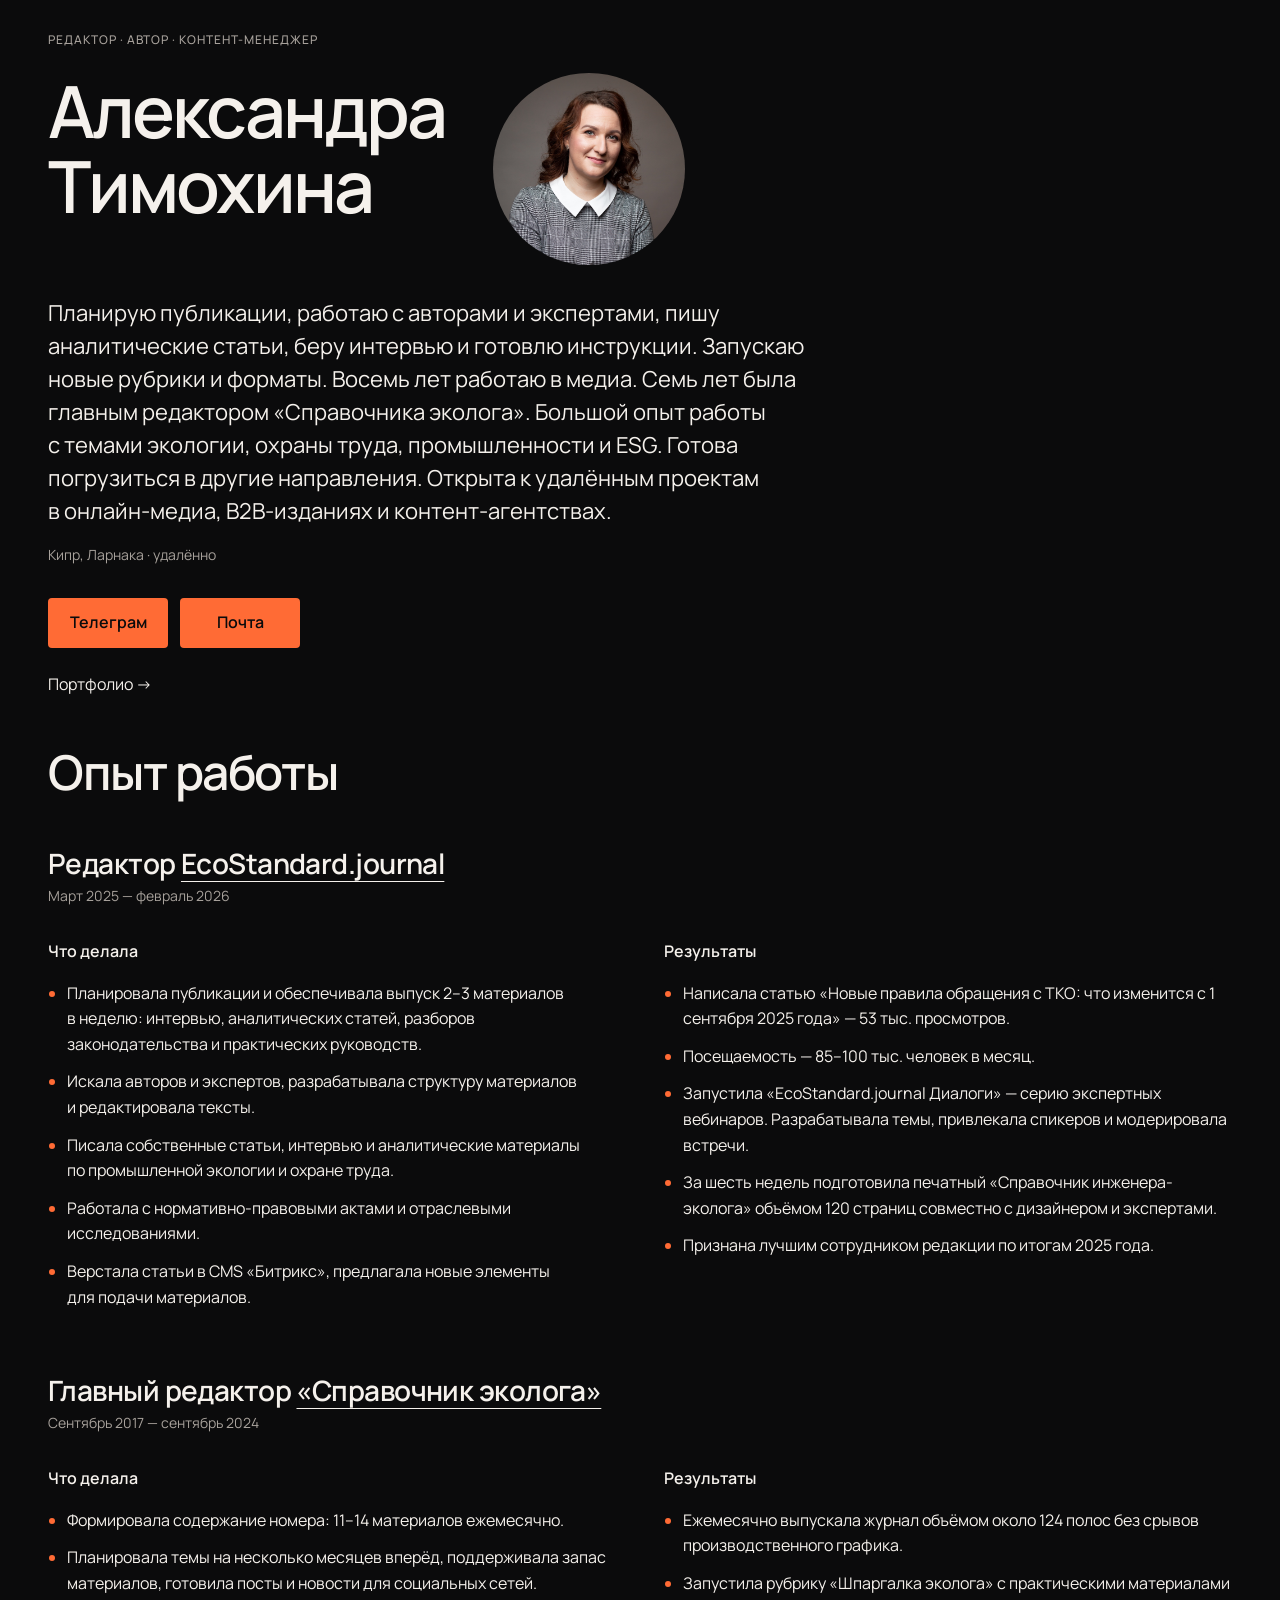
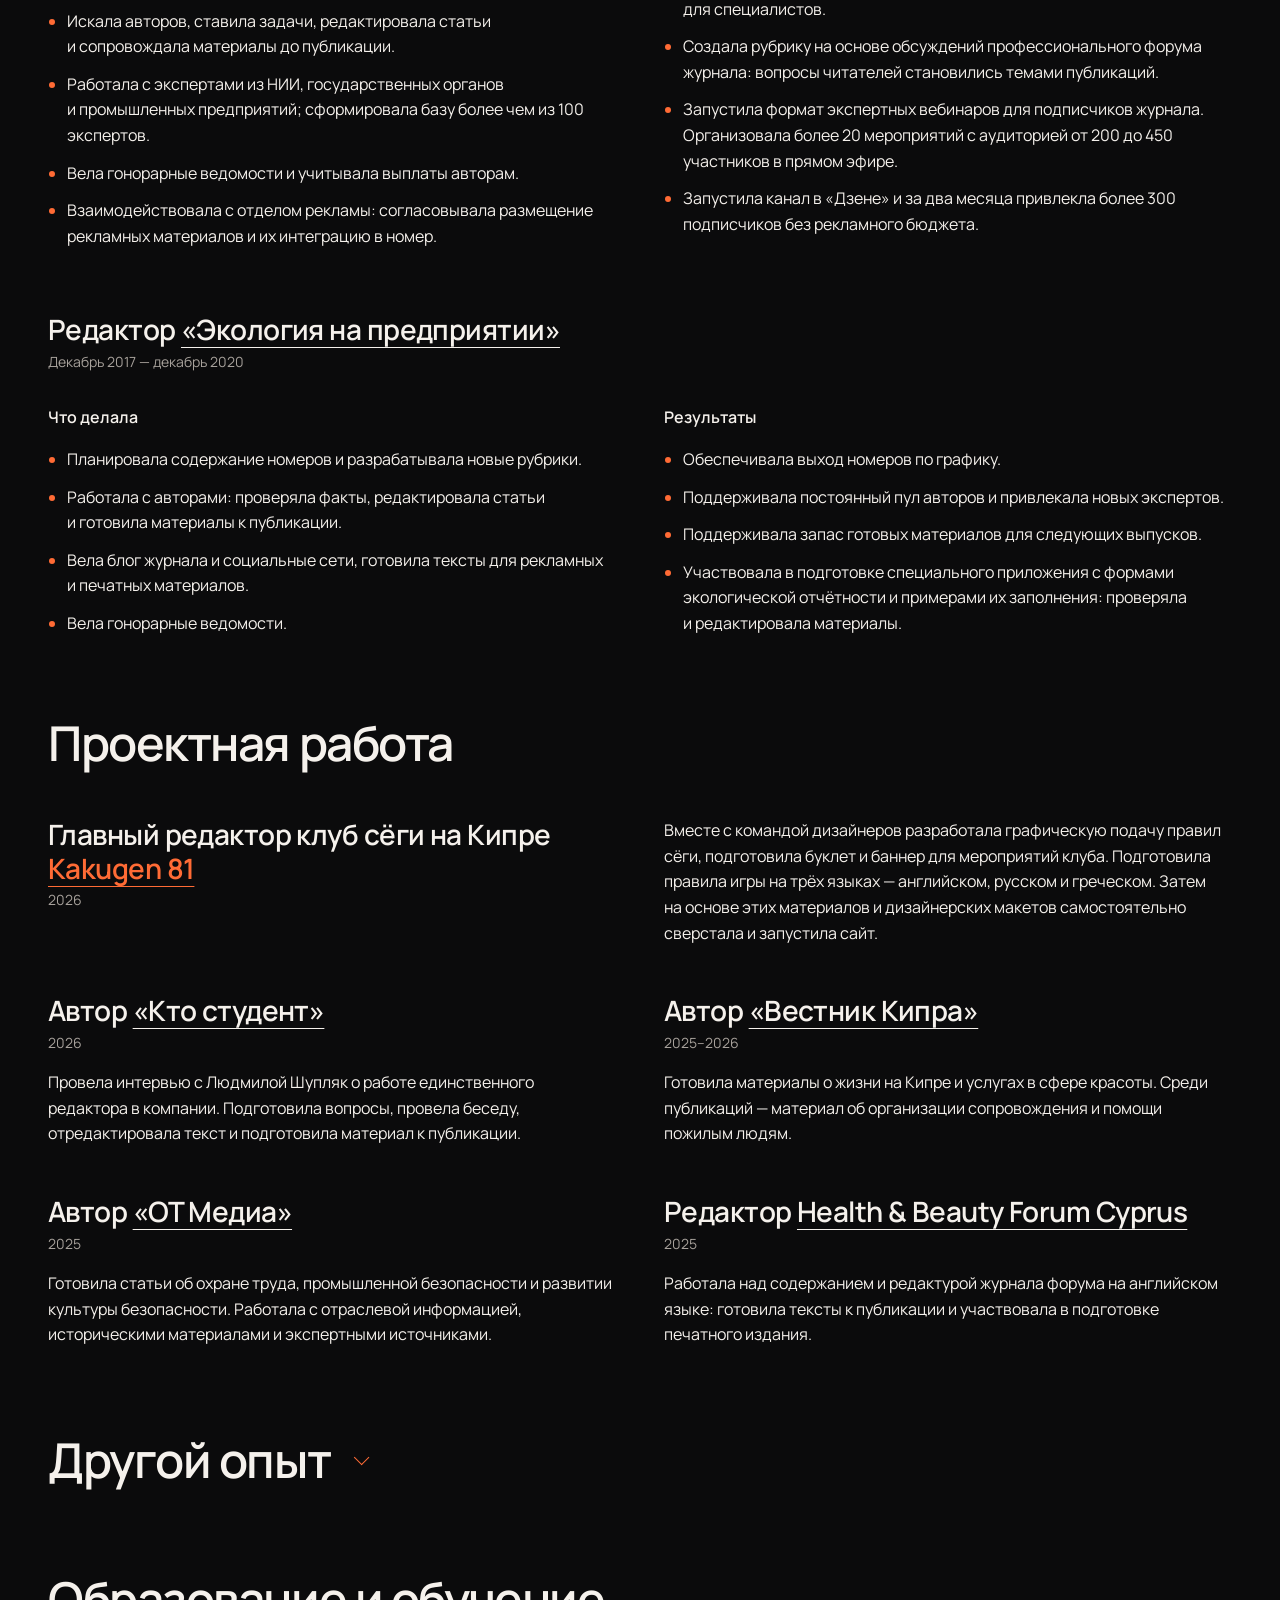
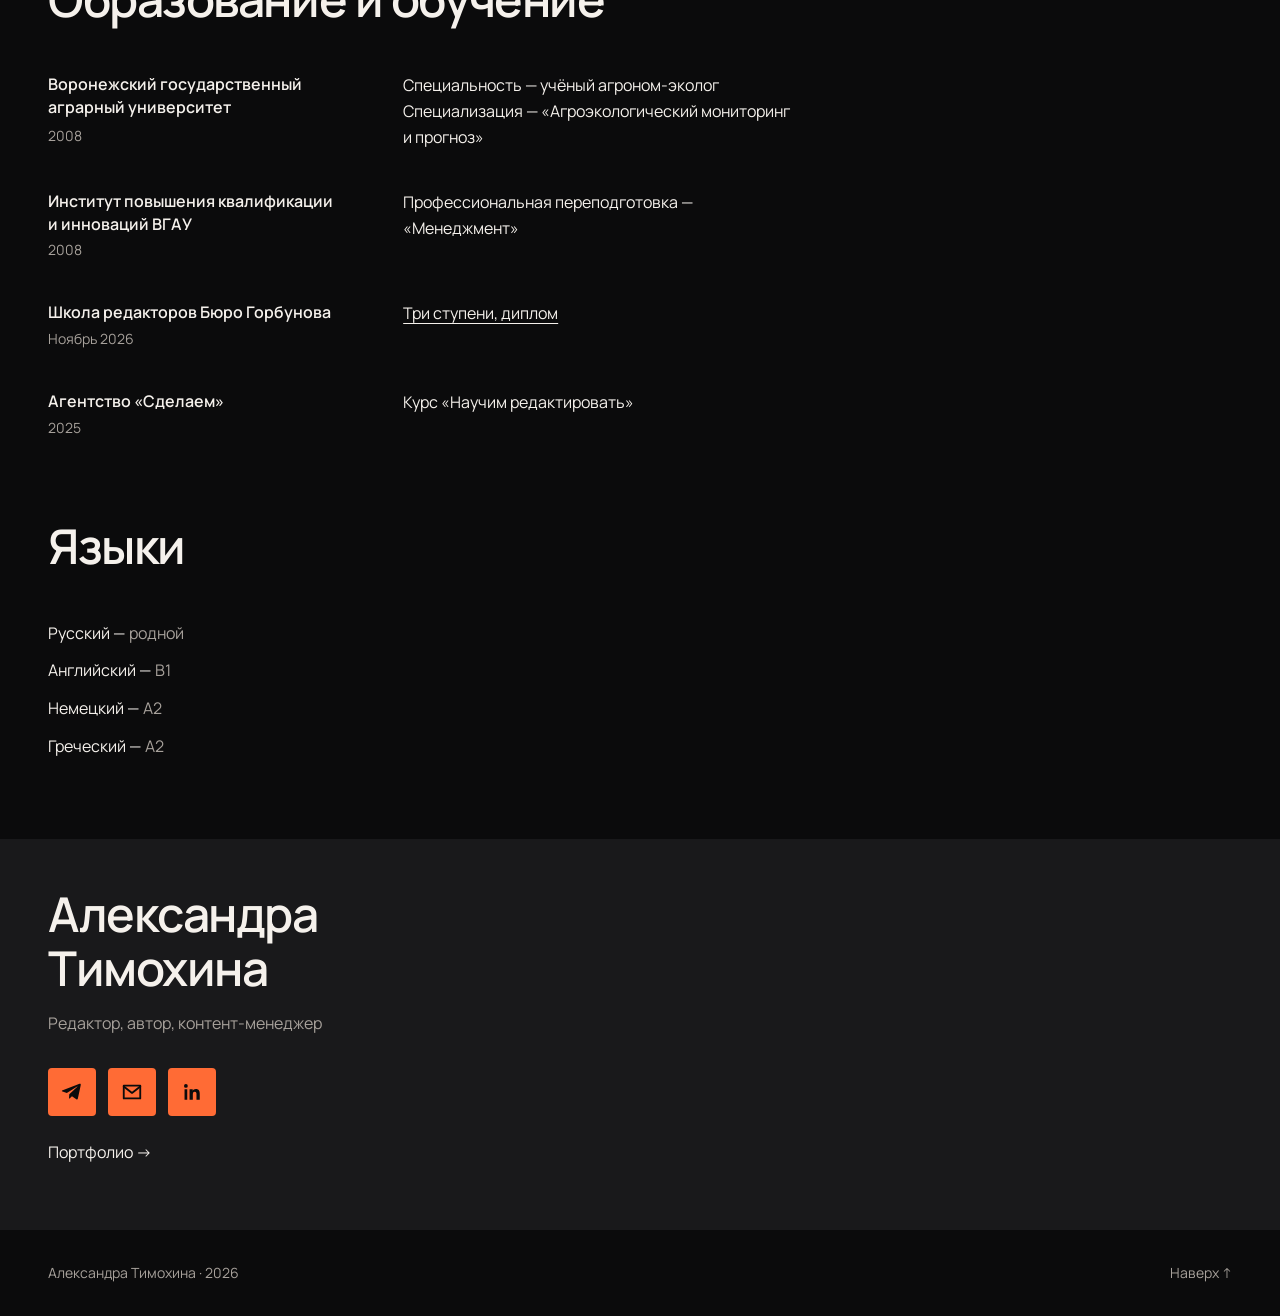
==== commit 2ca8be46: "Publish final resume and portfolio" ====
--- a/index.html
+++ b/index.html
@@ -5,27 +5,15 @@
     <meta name="viewport" content="width=device-width, initial-scale=1" />
     <meta name="description" content="Александра Тимохина — редактор, автор и контент-менеджер." />
     <meta name="theme-color" content="#0B0B0C" />
-    <title>Александра Тимохина — редактор и автор</title>
+    <title>Александра Тимохина — редактор и автор</title>
+    <link rel="canonical" href="https://aleksandratimokhina.top/" />
     <link rel="preconnect" href="https://fonts.googleapis.com" />
     <link rel="preconnect" href="https://fonts.gstatic.com" crossorigin />
     <link href="https://fonts.googleapis.com/css2?family=Manrope:wght@400;500;600&amp;display=swap" rel="stylesheet" />
     <link rel="stylesheet" href="styles.css" />
   </head>
-  <body>
-    <a class="skip-link" href="#main">Перейти к содержанию</a>
-
-    <header class="site-header">
-      <div class="container header-inner">
-        <a class="wordmark" href="#top" aria-label="К началу страницы">А<span>Т</span></a>
-        <nav class="main-nav" id="main-nav" aria-label="Основная навигация">
-          <a href="#experience">Опыт</a>
-          <a href="#projects">Проекты</a>
-          <a href="#education">Образование</a>
-          <a href="./portfolio.html">Портфолио</a>
-          <a href="#contacts">Контакты</a>
-        </nav>
-      </div>
-    </header>
+  <body class="resume-page">
+    <a class="skip-link" href="#main">Перейти к содержанию</a>
 
     <main id="main">
       <section class="hero container" id="top" aria-labelledby="hero-title">
@@ -37,7 +25,7 @@
               <img src="assets/alexandra-timokhina.jpg" alt="Александра Тимохина" width="1365" height="2048" fetchpriority="high" />
             </figure>
           </div>
-          <p class="hero-lead">Планирую публикации, работаю с авторами и экспертами, пишу аналитические статьи, беру интервью и готовлю инструкции. Запускаю новые рубрики и форматы. Восемь лет работаю в медиа. Семь лет была главным редактором «Справочника эколога». Большой опыт работы с темами экологии, охраны труда, промышленности и ESG. Готова погрузиться в другие направления. Открыта к удалённым проектам в онлайн-медиа, B2B-изданиях и контент-агентствах.</p>
+          <p class="hero-lead">Планирую публикации, работаю с авторами и экспертами, пишу аналитические статьи, беру интервью и готовлю инструкции. Запускаю новые рубрики и форматы. Восемь лет работаю в медиа. Семь лет была главным редактором «Справочника эколога». Большой опыт работы с темами экологии, охраны труда, промышленности и ESG. Готова погрузиться в другие направления. Открыта к удалённым проектам в онлайн-медиа, B2B-изданиях и контент-агентствах.</p>
           <p class="hero-meta">Кипр, Ларнака · удалённо</p>
           <div class="contact-actions" aria-label="Способы связи">
             <a class="button" href="https://t.me/tim_alexandra">Телеграм</a>
@@ -51,86 +39,86 @@
         <h2 class="section-title" id="experience-title">Опыт работы</h2>
 
         <div class="experience-list">
-          <article class="experience-item grid">
-            <div class="experience-content">
+          <article>
+            <div>
               <p class="entry-title">Редактор <a href="https://journal.ecostandard.ru/">EcoStandard.journal</a></p>
               <p class="entry-date">Март 2025 — февраль 2026</p>
               <div class="experience-columns">
-                <div class="work-group">
-                  <p class="group-label">Что делала</p>
-                  <ul class="entry-list">
-                    <li>Планировала публикации и обеспечивала выпуск 2–3 материалов в неделю: интервью, аналитических статей, разборов законодательства и практических руководств.</li>
-                    <li>Искала авторов и экспертов, разрабатывала структуру материалов и редактировала тексты.</li>
-                    <li>Писала собственные статьи, интервью и аналитические материалы по промышленной экологии и охране труда.</li>
-                    <li>Работала с нормативно-правовыми актами и отраслевыми исследованиями.</li>
-                    <li>Верстала статьи в CMS «Битрикс», предлагала новые элементы для подачи материалов.</li>
+                <div>
+                  <p class="group-label">Что делала</p>
+                  <ul class="entry-list">
+                    <li>Планировала публикации и обеспечивала выпуск 2–3 материалов в неделю: интервью, аналитических статей, разборов законодательства и практических руководств.</li>
+                    <li>Искала авторов и экспертов, разрабатывала структуру материалов и редактировала тексты.</li>
+                    <li>Писала собственные статьи, интервью и аналитические материалы по промышленной экологии и охране труда.</li>
+                    <li>Работала с нормативно-правовыми актами и отраслевыми исследованиями.</li>
+                    <li>Верстала статьи в CMS «Битрикс», предлагала новые элементы для подачи материалов.</li>
                   </ul>
                 </div>
                 <div class="results-group">
                   <p class="group-label">Результаты</p>
                   <ul class="entry-list">
-                    <li>Написала статью «Новые правила обращения с ТКО: что изменится с 1 сентября 2025 года» — <strong>53 тыс. просмотров</strong>.</li>
-                    <li>Посещаемость — <strong>85–100 тыс. человек в месяц</strong>.</li>
-                    <li>Запустила «EcoStandard.journal Диалоги» — серию экспертных вебинаров. Разрабатывала темы, привлекала спикеров и модерировала встречи.</li>
-                    <li>За шесть недель подготовила печатный «Справочник инженера-эколога» объёмом 120 страниц совместно с дизайнером и экспертами.</li>
-                    <li>Признана лучшим сотрудником редакции по итогам 2025 года.</li>
-                  </ul>
-                </div>
-              </div>
-            </div>
-          </article>
-
-          <article class="experience-item grid">
-            <div class="experience-content">
+                    <li>Написала статью «Новые правила обращения с ТКО: что изменится с 1 сентября 2025 года» — <strong>53 тыс. просмотров</strong>.</li>
+                    <li>Посещаемость — <strong>85–100 тыс. человек в месяц</strong>.</li>
+                    <li>Запустила «EcoStandard.journal Диалоги» — серию экспертных вебинаров. Разрабатывала темы, привлекала спикеров и модерировала встречи.</li>
+                    <li>За шесть недель подготовила печатный «Справочник инженера-эколога» объёмом 120 страниц совместно с дизайнером и экспертами.</li>
+                    <li>Признана лучшим сотрудником редакции по итогам 2025 года.</li>
+                  </ul>
+                </div>
+              </div>
+            </div>
+          </article>
+
+          <article>
+            <div>
               <p class="entry-title">Главный редактор <a href="https://www.profiz.ru/eco/8_2024/">«Справочник эколога»</a></p>
               <p class="entry-date">Сентябрь 2017 — сентябрь 2024</p>
               <div class="experience-columns">
-                <div class="work-group">
-                  <p class="group-label">Что делала</p>
+                <div>
+                  <p class="group-label">Что делала</p>
                   <ul class="entry-list">
                     <li>Формировала содержание номера: 11–14 материалов ежемесячно.</li>
-                    <li>Планировала темы на несколько месяцев вперёд, поддерживала запас материалов, готовила посты и новости для социальных сетей.</li>
-                    <li>Искала авторов, ставила задачи, редактировала статьи и сопровождала материалы до публикации.</li>
-                    <li>Работала с экспертами из НИИ, государственных органов и промышленных предприятий; сформировала базу более чем из 100 экспертов.</li>
-                    <li>Вела гонорарные ведомости и учитывала выплаты авторам.</li>
-                    <li>Взаимодействовала с отделом рекламы: согласовывала размещение рекламных материалов и их интеграцию в номер.</li>
+                    <li>Планировала темы на несколько месяцев вперёд, поддерживала запас материалов, готовила посты и новости для социальных сетей.</li>
+                    <li>Искала авторов, ставила задачи, редактировала статьи и сопровождала материалы до публикации.</li>
+                    <li>Работала с экспертами из НИИ, государственных органов и промышленных предприятий; сформировала базу более чем из 100 экспертов.</li>
+                    <li>Вела гонорарные ведомости и учитывала выплаты авторам.</li>
+                    <li>Взаимодействовала с отделом рекламы: согласовывала размещение рекламных материалов и их интеграцию в номер.</li>
                   </ul>
                 </div>
                 <div class="results-group">
                   <p class="group-label">Результаты</p>
                   <ul class="entry-list">
-                    <li>Ежемесячно выпускала журнал объёмом около <strong>124 полос</strong> без срывов производственного графика.</li>
-                    <li>Запустила рубрику «Шпаргалка эколога» с практическими материалами для специалистов.</li>
-                    <li>Создала рубрику на основе обсуждений профессионального форума журнала: вопросы читателей становились темами публикаций.</li>
-                    <li>Запустила формат экспертных вебинаров для подписчиков журнала. Организовала более <strong>20 мероприятий</strong> с аудиторией от <strong>200 до 450 участников</strong> в прямом эфире.</li>
-                    <li>Запустила канал в «Дзене» и за два месяца привлекла более <strong>300 подписчиков</strong> без рекламного бюджета.</li>
-                  </ul>
-                </div>
-              </div>
-            </div>
-          </article>
-
-          <article class="experience-item grid">
-            <div class="experience-content">
-              <p class="entry-title">Редактор <a href="https://ecologia.by/">«Экология на предприятии»</a></p>
+                    <li>Ежемесячно выпускала журнал объёмом около <strong>124 полос</strong> без срывов производственного графика.</li>
+                    <li>Запустила рубрику «Шпаргалка эколога» с практическими материалами для специалистов.</li>
+                    <li>Создала рубрику на основе обсуждений профессионального форума журнала: вопросы читателей становились темами публикаций.</li>
+                    <li>Запустила формат экспертных вебинаров для подписчиков журнала. Организовала более <strong>20 мероприятий</strong> с аудиторией от <strong>200 до 450 участников</strong> в прямом эфире.</li>
+                    <li>Запустила канал в «Дзене» и за два месяца привлекла более <strong>300 подписчиков</strong> без рекламного бюджета.</li>
+                  </ul>
+                </div>
+              </div>
+            </div>
+          </article>
+
+          <article>
+            <div>
+              <p class="entry-title">Редактор <a href="https://ecologia.by/">«Экология на предприятии»</a></p>
               <p class="entry-date">Декабрь 2017 — декабрь 2020</p>
               <div class="experience-columns">
-                <div class="work-group">
-                  <p class="group-label">Что делала</p>
-                  <ul class="entry-list">
-                    <li>Планировала содержание номеров и разрабатывала новые рубрики.</li>
-                    <li>Работала с авторами: проверяла факты, редактировала статьи и готовила материалы к публикации.</li>
-                    <li>Вела блог журнала и социальные сети, готовила тексты для рекламных и печатных материалов.</li>
+                <div>
+                  <p class="group-label">Что делала</p>
+                  <ul class="entry-list">
+                    <li>Планировала содержание номеров и разрабатывала новые рубрики.</li>
+                    <li>Работала с авторами: проверяла факты, редактировала статьи и готовила материалы к публикации.</li>
+                    <li>Вела блог журнала и социальные сети, готовила тексты для рекламных и печатных материалов.</li>
                     <li>Вела гонорарные ведомости.</li>
                   </ul>
                 </div>
                 <div class="results-group">
                   <p class="group-label">Результаты</p>
                   <ul class="entry-list">
-                    <li>Обеспечивала выход номеров по графику.</li>
-                    <li>Поддерживала постоянный пул авторов и привлекала новых экспертов.</li>
-                    <li>Поддерживала запас готовых материалов для следующих выпусков.</li>
-                    <li>Участвовала в подготовке специального приложения с формами экологической отчётности и примерами их заполнения: проверяла и редактировала материалы.</li>
+                    <li>Обеспечивала выход номеров по графику.</li>
+                    <li>Поддерживала постоянный пул авторов и привлекала новых экспертов.</li>
+                    <li>Поддерживала запас готовых материалов для следующих выпусков.</li>
+                    <li>Участвовала в подготовке специального приложения с формами экологической отчётности и примерами их заполнения: проверяла и редактировала материалы.</li>
                   </ul>
                 </div>
               </div>
@@ -144,30 +132,30 @@
         <div class="project-grid">
           <article class="project-entry project-featured">
             <div class="project-heading">
-              <p class="entry-title">Главный редактор клуб сёги на Кипре <a href="https://shogi.cy/">Kakugen 81</a></p>
+              <p class="entry-title">Главный редактор клуб сёги на Кипре <a href="https://shogi.cy/">Kakugen 81</a></p>
               <p class="entry-meta">2026</p>
             </div>
-            <p>Вместе с командой дизайнеров разработала графическую подачу правил сёги, подготовила буклет и баннер для мероприятий клуба. Подготовила правила игры на трёх языках — английском, русском и греческом. Затем на основе этих материалов и дизайнерских макетов самостоятельно сверстала и запустила сайт.</p>
+            <p>Вместе с командой дизайнеров разработала графическую подачу правил сёги, подготовила буклет и баннер для мероприятий клуба. Подготовила правила игры на трёх языках — английском, русском и греческом. Затем на основе этих материалов и дизайнерских макетов самостоятельно сверстала и запустила сайт.</p>
           </article>
           <article class="project-entry">
             <p class="entry-title">Автор <a href="https://ktostudent.ru/ljudmila-shupljak/">«Кто студент»</a></p>
             <p class="entry-meta">2026</p>
-            <p>Провела интервью с Людмилой Шупляк о работе единственного редактора в компании. Подготовила вопросы, провела беседу, отредактировала текст и подготовила материал к публикации.</p>
+            <p>Провела интервью с Людмилой Шупляк о работе единственного редактора в компании. Подготовила вопросы, провела беседу, отредактировала текст и подготовила материал к публикации.</p>
           </article>
           <article class="project-entry">
             <p class="entry-title">Автор <a href="https://vkcyprus.com/">«Вестник Кипра»</a></p>
             <p class="entry-meta">2025–2026</p>
-            <p>Готовила материалы о жизни на Кипре и услугах в сфере красоты. Среди публикаций — материал об организации сопровождения и помощи пожилым людям.</p>
-          </article>
-          <article class="project-entry">
-            <p class="entry-title">Автор <a href="https://www.ot-media.ru/author/aleksandra-timokhina">«ОТ Медиа»</a></p>
+            <p>Готовила материалы о жизни на Кипре и услугах в сфере красоты. Среди публикаций — материал об организации сопровождения и помощи пожилым людям.</p>
+          </article>
+          <article class="project-entry">
+            <p class="entry-title">Автор <a href="https://www.ot-media.ru/author/aleksandra-timokhina">«ОТ Медиа»</a></p>
             <p class="entry-meta">2025</p>
-            <p>Готовила статьи об охране труда, промышленной безопасности и развитии культуры безопасности. Работала с отраслевой информацией, историческими материалами и экспертными источниками.</p>
+            <p>Готовила статьи об охране труда, промышленной безопасности и развитии культуры безопасности. Работала с отраслевой информацией, историческими материалами и экспертными источниками.</p>
           </article>
           <article class="project-entry">
             <p class="entry-title">Редактор <a href="https://hbcyprus.com/ru">Health &amp; Beauty Forum Cyprus</a></p>
             <p class="entry-meta">2025</p>
-            <p>Работала над содержанием и редактурой журнала форума на английском языке: готовила тексты к публикации и участвовала в подготовке печатного издания.</p>
+            <p>Работала над содержанием и редактурой журнала форума на английском языке: готовила тексты к публикации и участвовала в подготовке печатного издания.</p>
           </article>
         </div>
       </section>
@@ -178,25 +166,25 @@
             <h2 class="section-title" id="other-experience-title">Другой опыт</h2>
           </summary>
           <div class="quiet-list">
-            <article class="quiet-entry grid">
+            <article>
               <div class="quiet-content">
-                <p class="entry-title">Ведущий инженер по охране окружающей среды ЧП «ЭкоТрейдБай», Минск</p>
+                <p class="entry-title">Ведущий инженер по охране окружающей среды ЧП «ЭкоТрейдБай», Минск</p>
                 <p class="entry-date">Октябрь 2016 — сентябрь 2017</p>
-                <p>Консультировала предприятия по вопросам природоохранного законодательства, проводила аудит экологической документации. Работала с заказчиками: готовила коммерческие предложения, проводила переговоры, заключала договоры и сопровождала проекты.</p>
+                <p>Консультировала предприятия по вопросам природоохранного законодательства, проводила аудит экологической документации. Работала с заказчиками: готовила коммерческие предложения, проводила переговоры, заключала договоры и сопровождала проекты.</p>
               </div>
             </article>
-            <article class="quiet-entry grid">
+            <article>
               <div class="quiet-content">
                 <p class="entry-title">Инженер-эколог <a href="https://newgaztech.ru/catalog/plant/detail/id/104">ООО ФПК «Космос-Нефть-Газ», Воронеж</a></p>
                 <p class="entry-date">Сентябрь 2008 — сентябрь 2010<br />Февраль 2014 — июнь 2016</p>
-                <p>Работала на предприятии по производству оборудования для нефтегазовой отрасли. Вела природоохранную документацию, разрабатывала инструкции, паспорта опасных отходов и проекты нормативов образования отходов. Готовила и согласовывала экологическую отчётность.</p>
+                <p>Работала на предприятии по производству оборудования для нефтегазовой отрасли. Вела природоохранную документацию, разрабатывала инструкции, паспорта опасных отходов и проекты нормативов образования отходов. Готовила и согласовывала экологическую отчётность.</p>
               </div>
             </article>
-            <article class="quiet-entry grid">
+            <article>
               <div class="quiet-content">
                 <p class="entry-title">Инженер-эколог <a href="https://vrn-eco.ru/">ООО «Экологический центр», Воронеж</a></p>
                 <p class="entry-date">Октябрь 2010 — февраль 2014</p>
-                <p>Занималась экологическим сопровождением предприятий на аутсорсе. Готовила отчётность, консультировала по природоохранным требованиям, работала с документацией более 50 предприятий Воронежской области.</p>
+                <p>Занималась экологическим сопровождением предприятий на аутсорсе. Готовила отчётность, консультировала по природоохранным требованиям, работала с документацией более 50 предприятий Воронежской области.</p>
               </div>
             </article>
           </div>
@@ -204,15 +192,15 @@
       </section>
 
       <section class="section container" id="education" aria-labelledby="education-title">
-        <h2 class="section-title" id="education-title">Образование и обучение</h2>
-        <div class="education-grid education-grid-two">
+        <h2 class="section-title" id="education-title">Образование и обучение</h2>
+        <div class="education-grid">
           <div class="education-item">
             <p class="education-title">Воронежский государственный аграрный университет</p>
             <p class="entry-date">2008</p>
-            <p>Специальность — учёный агроном-эколог<br />Специализация — «Агроэкологический мониторинг и прогноз»</p>
-          </div>
-          <div class="education-item">
-            <p class="education-title">Институт повышения квалификации и инноваций ВГАУ</p>
+            <p>Специальность — учёный агроном-эколог<br />Специализация — «Агроэкологический мониторинг и прогноз»</p>
+          </div>
+          <div class="education-item">
+            <p class="education-title">Институт повышения квалификации и инноваций ВГАУ</p>
             <p class="entry-date">2008</p>
             <p>Профессиональная переподготовка — «Менеджмент»</p>
           </div>
@@ -243,9 +231,16 @@
         <div class="container contact-copy">
           <h2 class="section-title" id="contacts-title">Александра Тимохина</h2>
           <p class="contact-location">Редактор, автор, контент-менеджер</p>
-          <div class="contact-actions">
-            <a class="button" href="https://t.me/tim_alexandra">Телеграм</a>
-            <a class="button" href="mailto:aki_irbis@mail.ru">Почта</a>
+          <div class="social-links" aria-label="Способы связи">
+            <a class="social-link" href="https://t.me/tim_alexandra" target="_blank" rel="noopener noreferrer" aria-label="Telegram" title="Telegram">
+              <svg viewBox="0 0 24 24" aria-hidden="true"><path fill="currentColor" d="M21.5 4.5 18.4 19.2c-.23 1.04-.84 1.3-1.7.81l-4.75-3.5-2.29 2.2c-.25.25-.47.46-.96.46l.34-4.84 8.8-7.95c.38-.34-.08-.53-.59-.19L6.37 13.04l-4.69-1.47c-1.02-.32-1.04-1.02.21-1.51L20.24 3c.85-.31 1.59.19 1.26 1.5Z"/></svg>
+            </a>
+            <a class="social-link" href="mailto:aki_irbis@mail.ru" aria-label="Почта" title="Почта">
+              <svg viewBox="0 0 24 24" fill="none" stroke="currentColor" stroke-width="2" stroke-linecap="round" stroke-linejoin="round" aria-hidden="true"><path d="M3 5h18v14H3z"/><path d="m3 6 9 7 9-7"/></svg>
+            </a>
+            <a class="social-link" href="https://www.linkedin.com/in/alexandra-tim/" target="_blank" rel="noopener noreferrer" aria-label="LinkedIn" title="LinkedIn">
+              <svg viewBox="0 0 24 24" aria-hidden="true"><path fill="currentColor" d="M20.45 20.45h-3.56v-5.57c0-1.33-.02-3.04-1.85-3.04s-2.14 1.45-2.14 2.94v5.67H9.35V9h3.41v1.56h.05c.47-.9 1.64-1.85 3.37-1.85 3.6 0 4.27 2.37 4.27 5.46v6.28ZM5.34 7.43a2.06 2.06 0 1 1 0-4.12 2.06 2.06 0 0 1 0 4.12ZM3.86 9h2.95v11.45H3.86V9Z"/></svg>
+            </a>
           </div>
           <a class="portfolio-placeholder" href="./portfolio.html">Портфолио →</a>
         </div>
--- a/styles.css
+++ b/styles.css
@@ -6,7 +6,6 @@
   --accent: #ff6b35;
   --accent-hover: #ff875a;
   --accent-active: #e95320;
-  --state-disabled: #77716d;
   --font-family: "Manrope", sans-serif;
   --font-h1: 72px;
   --font-h2: 48px;
@@ -24,54 +23,85 @@
   --space-12: 48px;
   --space-16: 64px;
   --space-20: 80px;
-  --space-30: 120px;
   --container-max: 1200px;
   --page-gutter: 48px;
-  --grid-columns: 12;
   --grid-gap: 24px;
   --section-gap: 80px;
   --hero-portrait-size: 192px;
   --radius-control: 4px;
 }
 
-*, *::before, *::after { box-sizing: border-box; }
-html { scroll-behavior: smooth; }
+*,
+*::before,
+*::after {
+  box-sizing: border-box;
+}
+
+html {
+  scroll-behavior: smooth;
+}
+
 body {
   margin: 0;
   overflow-x: hidden;
   background: var(--bg-primary);
   color: var(--text-primary);
-  font-family: var(--font-family);
-  font-size: var(--font-body);
-  line-height: 1.6;
+  font: 400 var(--font-body) / 1.6 var(--font-family);
   text-rendering: optimizeLegibility;
-}
+  -webkit-font-smoothing: antialiased;
+}
+
+.portfolio-page {
+  --text-secondary: var(--text-primary);
+}
+
+p,
+h1,
+h2,
+h3,
+figure,
+ul,
+dl,
+dd {
+  margin: 0;
+}
+
+img {
+  max-width: 100%;
+}
+
 a {
   color: inherit;
-  text-decoration-thickness: 1px;
-  text-underline-offset: 0.2em;
+  text-decoration-thickness: 0.05px;
+  text-underline-offset: 0.25em;
   transition: color 160ms ease, background-color 160ms ease;
 }
-a:hover { color: var(--accent-hover); }
-a:active { color: var(--accent); }
-a:focus-visible, button:focus-visible { outline: 2px solid var(--text-primary); outline-offset: 3px; }
-.entry-title a, .main-nav a, .footer-inner a {
-  text-decoration-line: underline;
-  text-decoration-color: transparent;
-  text-decoration-thickness: 1px;
-  text-underline-offset: 0.2em;
-}
-.entry-title a {
-  text-decoration-color: currentColor;
-  text-decoration-thickness: 0.1px;
-}
-.entry-title a:hover, .main-nav a:hover, .footer-inner a:hover { text-decoration-color: currentColor; }
-p, h1, h2, figure, ul, dl, dd { margin: 0; }
-img { max-width: 100%; }
-strong { color: var(--text-primary); font-weight: 600; }
-
-.container { width: min(calc(100% - 2 * var(--page-gutter)), var(--container-max)); margin-inline: auto; }
-.grid { display: grid; grid-template-columns: repeat(var(--grid-columns), minmax(0, 1fr)); gap: var(--grid-gap); }
+
+a:hover {
+  color: var(--accent-hover);
+}
+
+a:active {
+  color: var(--accent);
+}
+
+a:focus-visible,
+button:focus-visible,
+summary:focus-visible {
+  outline: 2px solid var(--text-primary);
+  outline-offset: 3px;
+}
+
+strong {
+  color: var(--text-primary);
+  font-weight: 600;
+}
+
+.container {
+  width: min(calc(100% - 2 * var(--page-gutter)), var(--container-max));
+  margin-inline: auto;
+}
+
 .skip-link {
   position: fixed;
   top: var(--space-4);
@@ -83,30 +113,18 @@
   color: var(--bg-primary);
   font-weight: 600;
 }
-.skip-link:focus { transform: translateY(0); }
-
-.site-header { position: relative; z-index: 20; padding-block: var(--space-6); }
-.header-inner, .footer-inner { display: flex; align-items: center; justify-content: space-between; gap: var(--space-6); }
-.header-inner { min-width: 0; }
-.wordmark { min-width: 44px; min-height: 44px; display: inline-flex; align-items: center; font-weight: 600; text-decoration: none; }
-.wordmark span { color: var(--accent); }
-.main-nav { min-width: 0; display: flex; align-items: center; justify-content: flex-end; gap: var(--space-8); }
-.main-nav a { min-height: 44px; display: inline-flex; align-items: center; color: var(--text-secondary); font-size: var(--font-secondary); }
-.main-nav a:hover { color: var(--text-primary); }
-
-.hero {
-  min-height: auto;
-  display: grid;
-  grid-template-columns: repeat(12, minmax(0, 1fr));
-  gap: var(--grid-gap);
-  align-items: center;
-  padding-block: var(--space-8) var(--space-12);
-}
-.hero-copy { grid-column: 1 / -1; }
-.eyebrow, .entry-meta, .experience-meta, .entry-role {
+
+.skip-link:focus {
+  transform: translateY(0);
+}
+
+.eyebrow,
+.entry-meta,
+.entry-date {
   color: var(--text-secondary);
   font-size: var(--font-secondary);
 }
+
 .eyebrow {
   font-size: var(--font-caption);
   font-weight: 500;
@@ -114,11 +132,26 @@
   line-height: 1.4;
   text-transform: uppercase;
 }
-.hero-heading-row { display: flex; align-items: flex-start; justify-content: flex-start; gap: var(--space-12); margin-top: var(--space-6); }
-.hero-title { font-size: var(--font-h1); font-weight: 600; letter-spacing: -0.04em; line-height: 1.05; }
-.hero-lead { max-width: 62ch; margin-top: var(--space-8); font-size: var(--font-lead); line-height: 1.5; }
-.hero-meta { margin-top: var(--space-4); color: var(--text-secondary); font-size: var(--font-secondary); }
-.contact-actions { display: flex; flex-wrap: wrap; gap: var(--space-3); margin-top: var(--space-8); }
+
+.section-title {
+  margin-bottom: var(--space-12);
+  font-size: var(--font-h2);
+  font-weight: 600;
+  letter-spacing: -0.03em;
+  line-height: 1.12;
+}
+
+.contact-actions,
+.social-links {
+  display: flex;
+  gap: var(--space-3);
+  margin-top: var(--space-8);
+}
+
+.contact-actions {
+  flex-wrap: wrap;
+}
+
 .button {
   min-width: 120px;
   min-height: 48px;
@@ -132,47 +165,203 @@
   font-weight: 600;
   text-decoration: none;
 }
-.button:hover { background: var(--accent-hover); color: var(--bg-primary); }
-.button:active { background: var(--accent-active); }
-.button-secondary { background: var(--text-primary); }
-.button-secondary:hover { background: var(--text-secondary); }
-.portfolio-placeholder { width: fit-content; display: inline-block; margin-top: var(--space-6); color: var(--text-primary); font-size: var(--font-body); font-weight: 400; text-decoration-color: transparent; }
-.portfolio-placeholder:hover { text-decoration-color: currentColor; }
-.hero-portrait { flex: 0 0 var(--hero-portrait-size); width: var(--hero-portrait-size); aspect-ratio: 1; overflow: hidden; border-radius: 50%; }
-.hero-portrait img { display: block; width: 100%; height: 100%; object-fit: cover; object-position: 50% 8%; }
-
-.section { scroll-margin-top: var(--space-8); }
-.section + .section { margin-top: var(--section-gap); }
-.section-title {
+
+.button:hover,
+.social-link:hover {
+  background: var(--accent-hover);
+  color: var(--bg-primary);
+}
+
+.button:active,
+.social-link:active {
+  background: var(--accent-active);
+}
+
+.social-link {
+  width: 48px;
+  height: 48px;
+  display: inline-flex;
+  align-items: center;
+  justify-content: center;
+  border-radius: var(--radius-control);
+  background: var(--accent);
+  color: var(--bg-primary);
+  text-decoration: none;
+}
+
+.social-link svg {
+  width: 22px;
+  height: 22px;
+  display: block;
+}
+
+.portfolio-placeholder,
+.page-link {
+  width: fit-content;
+  display: inline-block;
+  margin-top: var(--space-6);
+  color: var(--text-primary);
+  font-size: var(--font-body);
+  font-weight: 400;
+  text-decoration-color: transparent;
+}
+
+.portfolio-placeholder:hover,
+.page-link:hover {
+  text-decoration-color: currentColor;
+}
+
+.contact-section {
+  margin-top: var(--section-gap);
+  padding-block: var(--space-12) var(--space-16);
+  background: var(--bg-secondary);
+}
+
+.contact-copy .section-title {
+  margin: 0;
+}
+
+.contact-location {
+  margin-top: var(--space-4);
+  color: var(--text-secondary);
+}
+
+.site-footer {
+  padding-block: var(--space-8);
+  color: var(--text-secondary);
+  font-size: var(--font-secondary);
+}
+
+.footer-inner {
+  display: flex;
+  align-items: center;
+  justify-content: space-between;
+  gap: var(--space-6);
+}
+
+.footer-inner a {
+  text-decoration-color: transparent;
+}
+
+.footer-inner a:hover {
+  text-decoration-color: currentColor;
+}
+
+/* Resume */
+.resume-page .hero {
+  display: grid;
+  grid-template-columns: repeat(12, minmax(0, 1fr));
+  gap: var(--grid-gap);
+  align-items: center;
+  padding-block: var(--space-8) var(--space-12);
+}
+
+.resume-page .hero-copy {
+  grid-column: 1 / -1;
+}
+
+.hero-heading-row {
+  display: flex;
+  align-items: flex-start;
+  gap: var(--space-12);
+  margin-top: var(--space-6);
+}
+
+.hero-title {
+  font-size: var(--font-h1);
+  font-weight: 600;
+  letter-spacing: -0.04em;
+  line-height: 1.05;
+}
+
+.hero-portrait {
+  flex: 0 0 var(--hero-portrait-size);
+  width: var(--hero-portrait-size);
+  aspect-ratio: 1;
+  overflow: hidden;
+  border-radius: 50%;
+}
+
+.hero-portrait img {
+  width: 100%;
+  height: 100%;
+  display: block;
+  object-fit: cover;
+  object-position: 50% 8%;
+}
+
+.hero-lead {
+  max-width: 62ch;
+  margin-top: var(--space-8);
+  font-size: var(--font-lead);
+  line-height: 1.5;
+}
+
+.hero-meta {
+  margin-top: var(--space-4);
+  color: var(--text-secondary);
+  font-size: var(--font-secondary);
+}
+
+.resume-page .section {
+  scroll-margin-top: var(--space-8);
+}
+
+.resume-page .section + .section {
+  margin-top: var(--section-gap);
+}
+
+.resume-page .section-title {
   max-width: 16ch;
-  margin: 0 0 var(--space-12);
-  font-size: var(--font-h2);
-  font-weight: 600;
-  letter-spacing: -0.03em;
-  line-height: 1.12;
-}
+}
+
 #education-title {
   max-width: none;
   white-space: nowrap;
 }
-.experience-list { display: grid; gap: var(--space-16); }
-.experience-item, .quiet-entry { align-items: start; }
-.experience-content, .quiet-content { grid-column: 1 / -1; }
+
+.experience-list {
+  display: grid;
+  gap: var(--space-16);
+}
+
 .entry-title {
   font-size: var(--font-entry);
   font-weight: 600;
   letter-spacing: -0.02em;
   line-height: 1.2;
 }
-.entry-date { margin-top: var(--space-1); color: var(--text-secondary); font-size: var(--font-secondary); }
-.experience-columns { display: grid; grid-template-columns: repeat(2, minmax(0, 1fr)); gap: var(--space-12); margin-top: var(--space-8); }
-.entry-list { display: grid; gap: var(--space-3); padding-left: 1.2em; color: var(--text-primary); }
-.entry-list li::marker { color: var(--accent); }
+
+.entry-title a {
+  text-decoration-color: currentColor;
+}
+
+.entry-date {
+  margin-top: var(--space-1);
+}
+
+.experience-columns {
+  display: grid;
+  grid-template-columns: repeat(2, minmax(0, 1fr));
+  gap: var(--space-12);
+  margin-top: var(--space-8);
+}
+
 .group-label {
   margin-bottom: var(--space-4);
-  font-size: var(--font-body);
-  font-weight: 600;
-}
+  font-weight: 600;
+}
+
+.entry-list {
+  display: grid;
+  gap: var(--space-3);
+  padding-left: 1.2em;
+}
+
+.entry-list li::marker {
+  color: var(--accent);
+}
+
 .results-group strong {
   color: inherit;
   font-weight: inherit;
@@ -183,11 +372,17 @@
   grid-template-columns: repeat(2, minmax(0, 1fr));
   gap: var(--space-12);
   align-items: start;
-  max-width: none;
-  padding-left: 0;
-}
-.project-entry > .entry-meta { margin-top: var(--space-1); }
-.project-entry > p:last-child { max-width: none; margin-top: var(--space-4); color: var(--text-primary); }
+}
+
+.project-entry > .entry-meta,
+.project-featured .entry-meta {
+  margin-top: var(--space-1);
+}
+
+.project-entry > p:last-child {
+  margin-top: var(--space-4);
+}
+
 .project-featured {
   grid-column: 1 / -1;
   display: grid;
@@ -195,23 +390,39 @@
   column-gap: var(--space-12);
   align-items: start;
 }
-.project-featured .project-heading { grid-column: 1; }
-.project-featured .entry-title { color: var(--text-primary); }
-.project-featured .entry-meta { margin-top: var(--space-1); }
-.project-featured > p:last-child { grid-column: 2; max-width: 68ch; margin-top: 0; }
-.project-featured .entry-title a { color: var(--accent); }
-.project-featured .entry-title a:hover { color: var(--accent-hover); }
+
+.project-featured .project-heading {
+  grid-column: 1;
+}
+
+.project-featured > p:last-child {
+  grid-column: 2;
+  max-width: 68ch;
+  margin-top: 0;
+}
+
+.project-featured .entry-title a {
+  color: var(--accent);
+}
+
+.project-featured .entry-title a:hover {
+  color: var(--accent-hover);
+}
 
 .other-experience > summary {
   min-height: 64px;
   display: flex;
   align-items: center;
-  justify-content: flex-start;
   gap: var(--space-6);
   cursor: pointer;
   list-style: none;
 }
-.other-experience > summary::-webkit-details-marker { display: none; }
+
+.other-experience > summary::-webkit-details-marker,
+.portfolio-page summary::-webkit-details-marker {
+  display: none;
+}
+
 .other-experience > summary::after {
   content: "";
   flex: 0 0 auto;
@@ -223,59 +434,215 @@
   transform-origin: center;
   transition: transform 160ms ease;
 }
-.other-experience[open] > summary::after { transform: rotate(225deg) translate(-2px, -1px); }
-.other-experience > summary .section-title { margin-bottom: 0; }
-.other-experience[open] > summary { margin-bottom: var(--space-12); }
-.quiet-list { display: grid; gap: var(--space-12); }
-.quiet-content > p:last-child { max-width: 68ch; margin-top: var(--space-4); color: var(--text-primary); }
+
+.other-experience[open] > summary::after {
+  transform: rotate(225deg) translate(-2px, -1px);
+}
+
+.other-experience > summary .section-title {
+  margin-bottom: 0;
+}
+
+.other-experience[open] > summary {
+  margin-bottom: var(--space-12);
+}
+
+.quiet-list {
+  display: grid;
+  gap: var(--space-12);
+}
+
+.quiet-content > p:last-child {
+  max-width: 68ch;
+  margin-top: var(--space-4);
+}
 
 .education-grid {
+  max-width: 760px;
   display: grid;
   gap: 40px;
-  max-width: 760px;
-  padding-left: 0;
-}
+}
+
 .education-item {
   display: grid;
   grid-template-columns: minmax(260px, 0.9fr) minmax(0, 1.1fr);
   column-gap: var(--space-6);
   align-items: start;
 }
-.education-item + .education-item { margin-top: 0; }
-.education-title { font-weight: 600; line-height: 1.4; }
-.education-item .education-title { grid-column: 1; grid-row: 1; }
-.education-item .entry-date { grid-column: 1; grid-row: 2; }
-.education-item > p:last-child { grid-column: 2; grid-row: 1 / span 2; margin-top: 0; color: var(--text-primary); }
-.education-grid-two { grid-template-columns: 1fr; }
+
+.education-title {
+  grid-column: 1;
+  grid-row: 1;
+  font-weight: 600;
+  line-height: 1.4;
+}
+
+.education-item .entry-date {
+  grid-column: 1;
+  grid-row: 2;
+}
+
+.education-item > p:last-child {
+  grid-column: 2;
+  grid-row: 1 / span 2;
+}
+
 .language-list {
-  display: grid;
-  grid-template-columns: minmax(0, 1fr);
+  max-width: 320px;
+  display: grid;
   gap: var(--space-3);
-  max-width: 320px;
-  padding-left: 0;
-}
-.language-list div { display: flex; align-items: baseline; gap: var(--space-1); }
-.language-list dt::after { content: " —"; }
-.language-list dd { color: var(--text-secondary); }
-.contact-section { margin-top: var(--section-gap); padding-block: var(--space-12) var(--space-16); background: var(--bg-secondary); }
-.contact-copy { padding-left: 0; }
-.contact-copy .section-title { margin: 0; }
-.contact-location { margin-top: var(--space-4); color: var(--text-secondary); }
-.site-footer { padding-block: var(--space-8); color: var(--text-secondary); font-size: var(--font-secondary); }
+}
+
+.language-list div {
+  display: flex;
+  align-items: baseline;
+  gap: var(--space-1);
+}
+
+.language-list dt::after {
+  content: " —";
+}
+
+.language-list dd {
+  color: var(--text-secondary);
+}
+
+/* Portfolio */
+.portfolio-page .hero {
+  display: grid;
+  grid-template-columns: repeat(12, minmax(0, 1fr));
+  column-gap: var(--grid-gap);
+  padding-block: var(--space-8) var(--space-12);
+}
+
+.portfolio-page .hero > * {
+  grid-column: 1 / span 10;
+}
+
+.portfolio-page .hero h1 {
+  margin-top: var(--space-6);
+  font-size: var(--font-h1);
+  font-weight: 600;
+  letter-spacing: -0.04em;
+  line-height: 1.05;
+}
+
+.portfolio-section {
+  display: grid;
+  grid-template-columns: repeat(12, minmax(0, 1fr));
+  column-gap: var(--grid-gap);
+  padding-top: var(--space-20);
+  scroll-margin-top: 56px;
+}
+
+.portfolio-section > .section-title,
+.portfolio-section > .case-list {
+  grid-column: 1 / span 10;
+}
+
+.case-list {
+  display: flex;
+  flex-direction: column;
+  gap: var(--space-12);
+}
+
+.case-title {
+  font-size: var(--font-entry);
+  font-weight: 600;
+  letter-spacing: -0.02em;
+  line-height: 1.2;
+}
+
+.case-title a,
+.case-links a {
+  text-decoration-color: currentColor;
+}
+
+.case-title + .case-context {
+  margin-top: var(--space-4);
+}
+
+.case-context,
+.detail-copy {
+  color: var(--text-primary);
+  line-height: 1.6;
+}
+
+.case-links {
+  display: flex;
+  flex-wrap: wrap;
+  gap: var(--space-2);
+  margin: var(--space-3) 0 var(--space-4);
+  color: var(--text-secondary);
+  font-size: var(--font-secondary);
+}
+
+.case-disclosure {
+  margin-top: var(--space-4);
+}
+
+.case-disclosure > summary {
+  min-height: 24px;
+  display: block;
+  cursor: pointer;
+  list-style: none;
+  line-height: 1.6;
+}
+
+.disclosure-link {
+  width: fit-content;
+  display: flex;
+  align-items: center;
+  gap: var(--space-2);
+  margin-top: var(--space-2);
+  color: var(--accent);
+  font-weight: 600;
+  white-space: nowrap;
+}
+
+.disclosure-chevron {
+  width: 8px;
+  height: 8px;
+  border-right: 1px solid currentColor;
+  border-bottom: 1px solid currentColor;
+  transform: rotate(45deg) translateY(-2px);
+  transform-origin: center;
+  transition: transform 160ms ease;
+}
+
+.case-disclosure[open] .disclosure-chevron {
+  transform: rotate(225deg) translate(-1px, -1px);
+}
+
+.case-details {
+  display: grid;
+  gap: var(--space-4);
+  margin-top: var(--space-4);
+}
 
 @media (max-width: 1199px) {
   :root {
     --font-h1: 56px;
     --page-gutter: 32px;
-    --grid-columns: 8;
     --grid-gap: 20px;
     --section-gap: 64px;
     --hero-portrait-size: 168px;
   }
-  .hero { grid-template-columns: repeat(8, minmax(0, 1fr)); }
-  .hero-copy { grid-column: 1 / -1; }
-  .project-grid, .education-grid, .language-list { padding-left: 0; }
-  .experience-content, .quiet-content { grid-column: 1 / -1; }
+
+  .portfolio-page .hero,
+  .portfolio-section {
+    grid-template-columns: repeat(8, minmax(0, 1fr));
+  }
+
+  .portfolio-page .hero > *,
+  .portfolio-section > .section-title,
+  .portfolio-section > .case-list {
+    grid-column: 1 / span 7;
+  }
+
+  .portfolio-section {
+    padding-top: var(--space-16);
+  }
 }
 
 @media (max-width: 767px) {
@@ -285,50 +652,105 @@
     --font-entry: 24px;
     --font-lead: 18px;
     --page-gutter: 20px;
-    --grid-columns: 4;
     --grid-gap: 16px;
     --section-gap: 56px;
     --hero-portrait-size: 112px;
   }
-  .site-header { padding-block: var(--space-3); }
-  .header-inner { gap: var(--space-4); }
-  .main-nav {
-    position: static;
-    flex: 1 1 auto;
-    justify-content: flex-start;
-    gap: var(--space-6);
-    overflow-x: auto;
-    overscroll-behavior-inline: contain;
-    padding-right: 48px;
-    scrollbar-width: none;
-    -webkit-mask-image: linear-gradient(to right, #000 0, #000 calc(100% - 44px), transparent 100%);
-    mask-image: linear-gradient(to right, #000 0, #000 calc(100% - 44px), transparent 100%);
-  }
-  .main-nav::-webkit-scrollbar { display: none; }
-  .main-nav a { flex: 0 0 auto; min-height: 44px; font-size: var(--font-secondary); }
-  .entry-title a { text-decoration-color: currentColor; }
-  .hero { min-height: auto; grid-template-columns: repeat(4, minmax(0, 1fr)); padding-block: var(--space-8) var(--space-12); }
-  .hero-copy { grid-column: 1 / -1; }
-  .hero-heading-row { justify-content: space-between; gap: var(--space-2); }
-  .hero-lead { margin-top: var(--space-6); }
-  .contact-actions { display: flex; flex-wrap: nowrap; }
-  .button { min-width: 0; width: auto; flex: 1 1 0; }
-  .section-title, .project-grid, .education-grid, .language-list, .contact-copy { max-width: none; margin-left: 0; padding-left: 0; }
-  .section-title { margin-bottom: var(--space-8); }
-  #education-title { white-space: normal; }
-  .other-experience[open] > summary { margin-bottom: var(--space-12); }
-  .experience-item, .quiet-entry { row-gap: var(--space-4); }
-  .experience-content, .quiet-content { grid-column: 1 / -1; }
-  .experience-columns, .project-grid, .education-grid, .language-list { grid-template-columns: 1fr; gap: var(--space-8); }
-  .project-featured { display: block; }
-  .project-featured > p:last-child { max-width: none; margin-top: var(--space-4); }
-  .education-item { display: block; }
-  .education-item > p:last-child { margin-top: var(--space-4); }
-  .experience-columns { margin-top: var(--space-6); }
-  .contact-section { padding-block: var(--space-8) var(--space-12); }
+
+  .section-title {
+    margin-bottom: var(--space-8);
+  }
+
+  .contact-actions {
+    flex-wrap: nowrap;
+  }
+
+  .button {
+    min-width: 0;
+    flex: 1 1 0;
+  }
+
+  .contact-section {
+    padding-block: var(--space-8) var(--space-12);
+  }
+
+  .footer-inner {
+    gap: var(--space-4);
+  }
+
+  .resume-page .hero {
+    grid-template-columns: repeat(4, minmax(0, 1fr));
+    padding-block: var(--space-8) var(--space-12);
+  }
+
+  .hero-heading-row {
+    justify-content: space-between;
+    gap: var(--space-2);
+  }
+
+  .hero-lead {
+    margin-top: var(--space-6);
+  }
+
+  #education-title {
+    white-space: normal;
+  }
+
+  .experience-columns,
+  .project-grid {
+    grid-template-columns: 1fr;
+    gap: var(--space-8);
+  }
+
+  .experience-columns {
+    margin-top: var(--space-6);
+  }
+
+  .project-featured,
+  .education-item {
+    display: block;
+  }
+
+  .project-featured > p:last-child,
+  .education-item > p:last-child {
+    max-width: none;
+    margin-top: var(--space-4);
+  }
+
+  .portfolio-page .hero,
+  .portfolio-section {
+    grid-template-columns: repeat(4, minmax(0, 1fr));
+  }
+
+  .portfolio-page .hero,
+  .resume-page .hero {
+    padding-block: var(--space-8) var(--space-12);
+  }
+
+  .portfolio-page .hero > *,
+  .portfolio-section > .section-title,
+  .portfolio-section > .case-list {
+    grid-column: 1 / -1;
+  }
+
+  .portfolio-section {
+    padding-top: var(--section-gap);
+  }
+
+  .case-list {
+    gap: var(--space-8);
+  }
 }
 
 @media (prefers-reduced-motion: reduce) {
-  html { scroll-behavior: auto; }
-  *, *::before, *::after { scroll-behavior: auto !important; transition-duration: 0.01ms !important; }
-}
+  html {
+    scroll-behavior: auto;
+  }
+
+  *,
+  *::before,
+  *::after {
+    scroll-behavior: auto !important;
+    transition-duration: 0.01ms !important;
+  }
+}
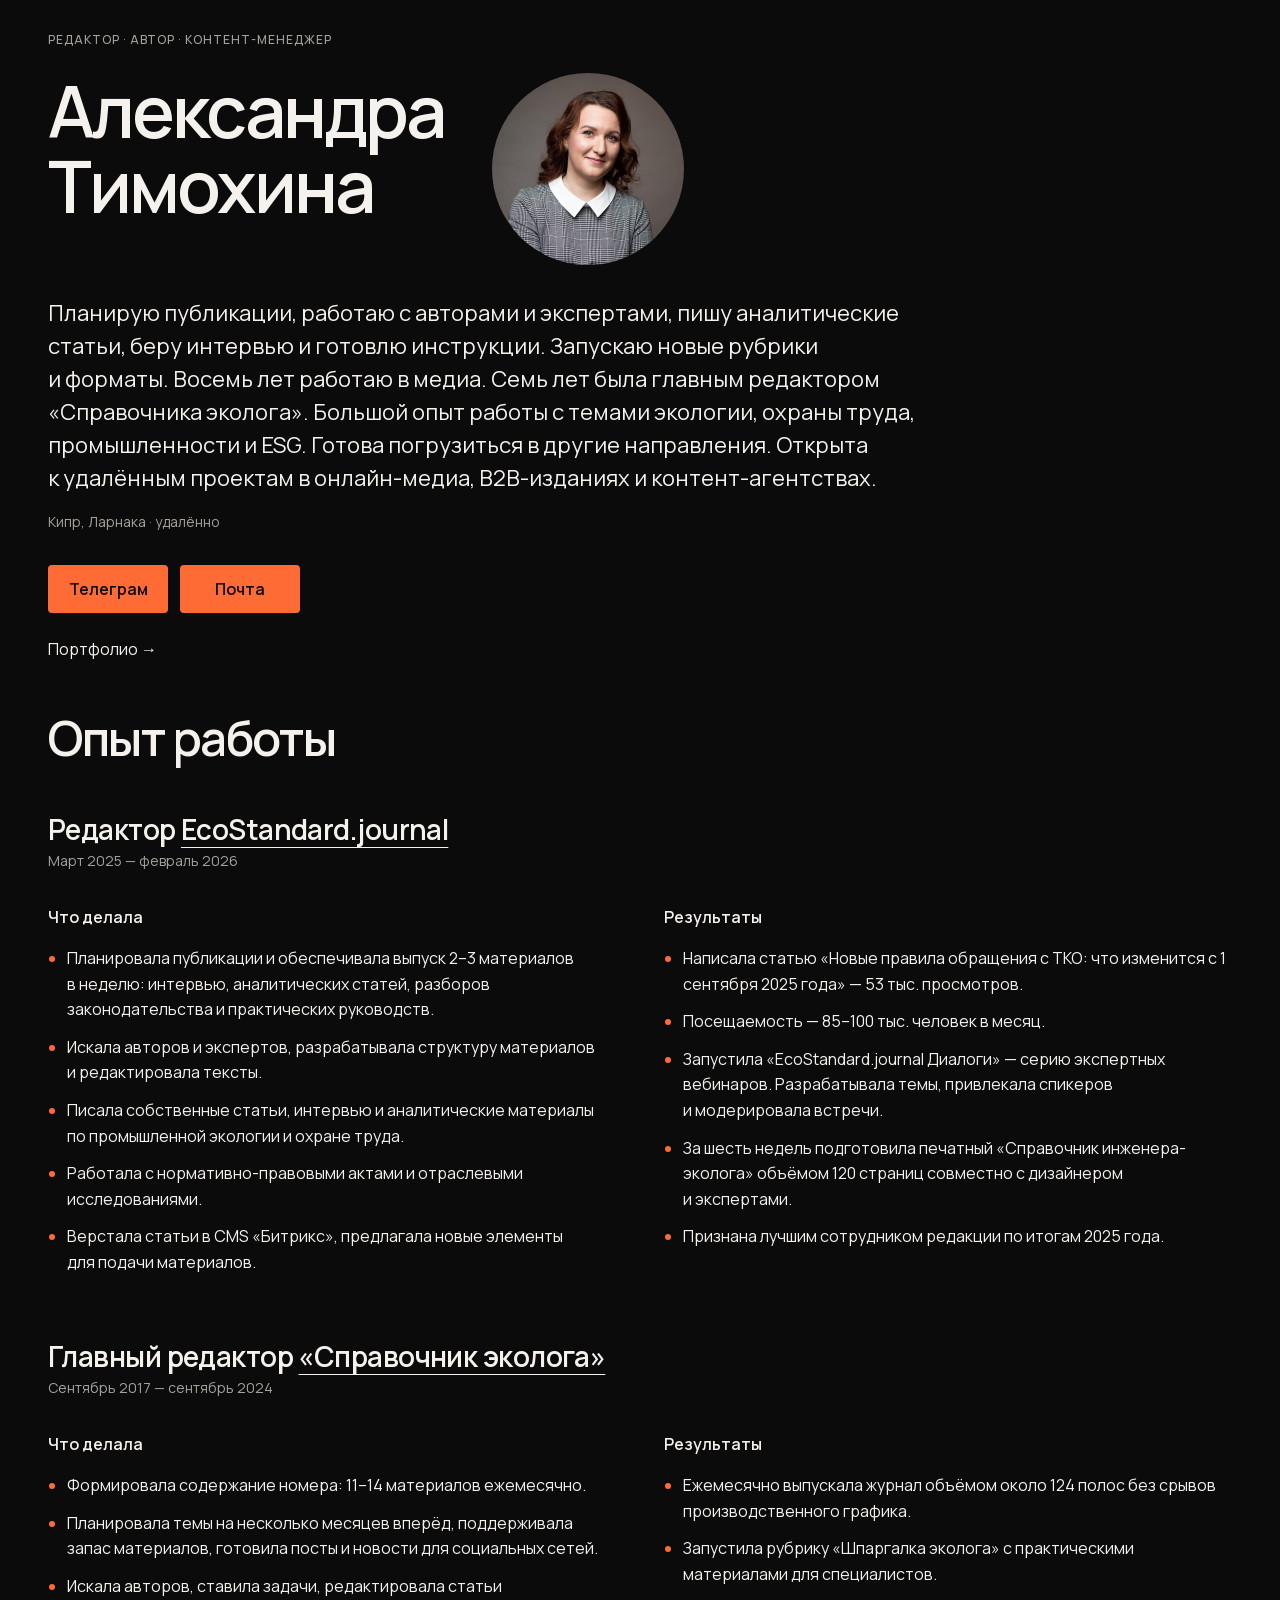
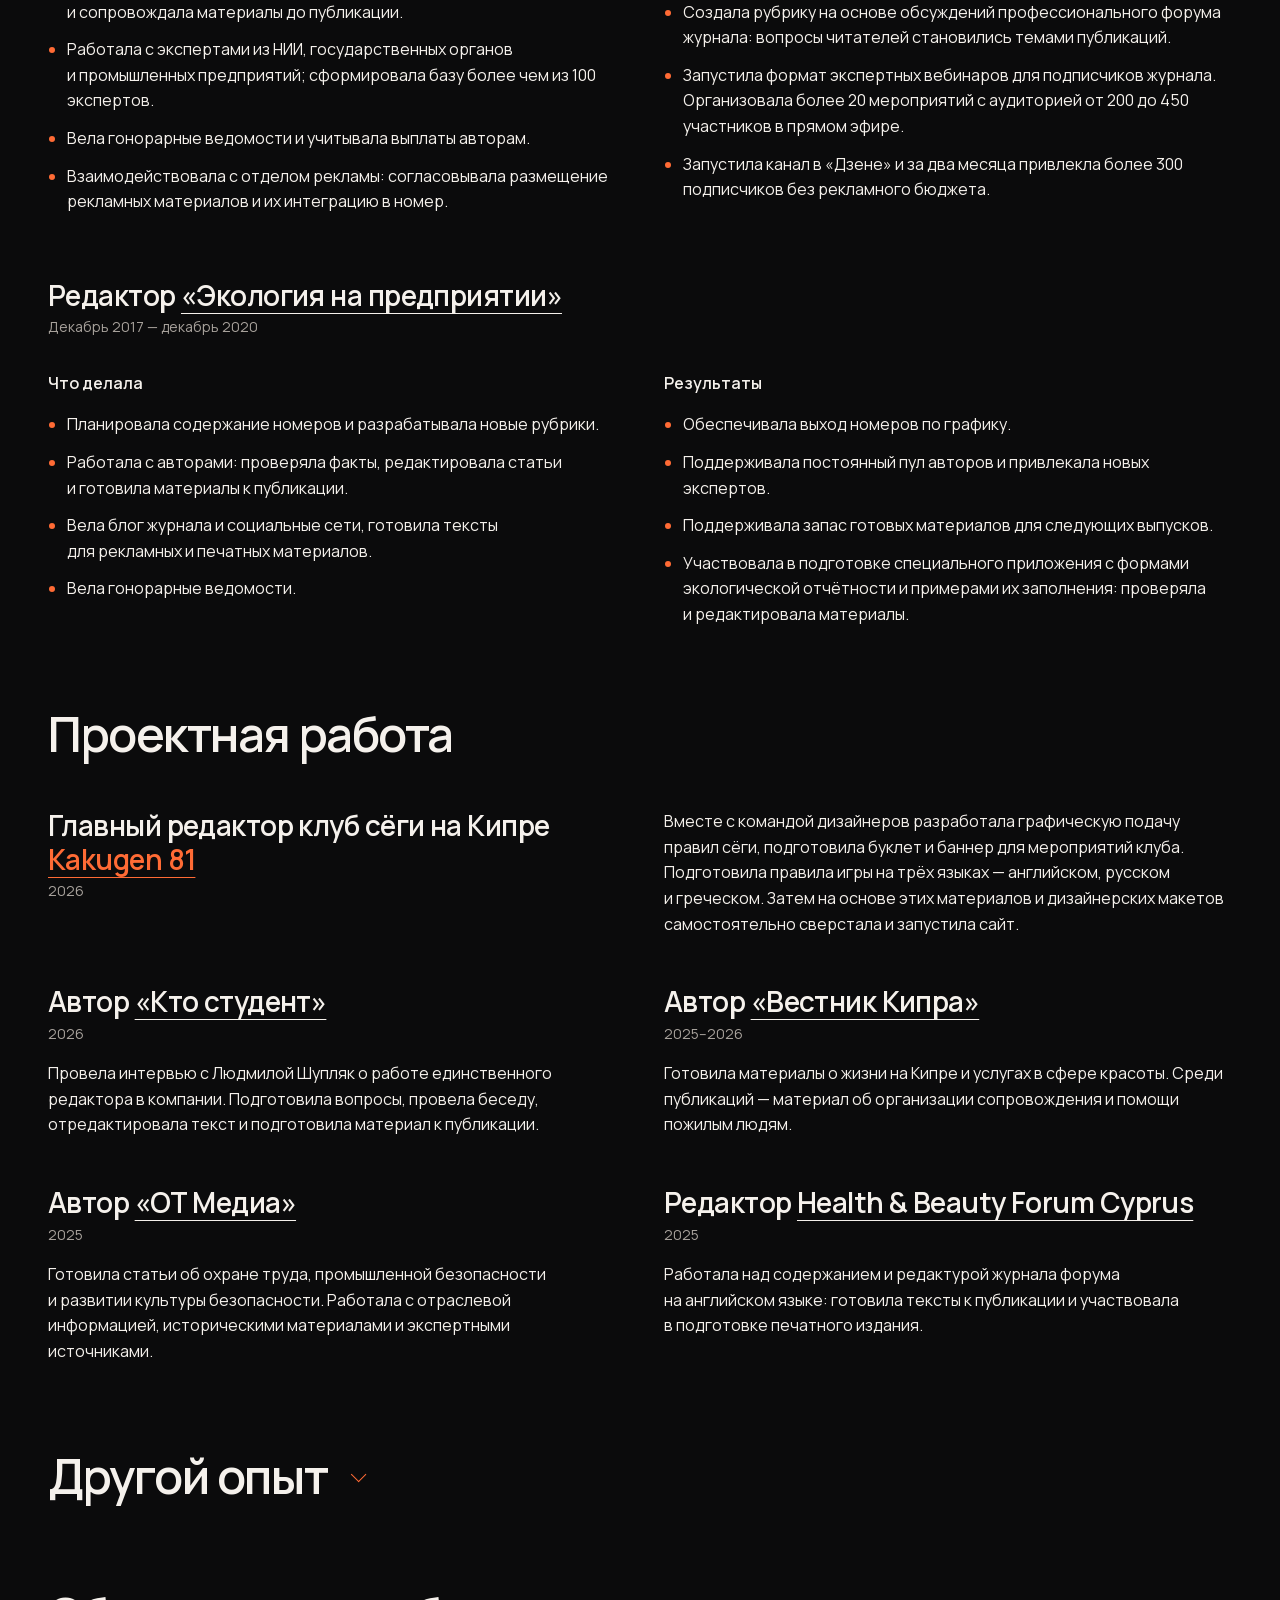
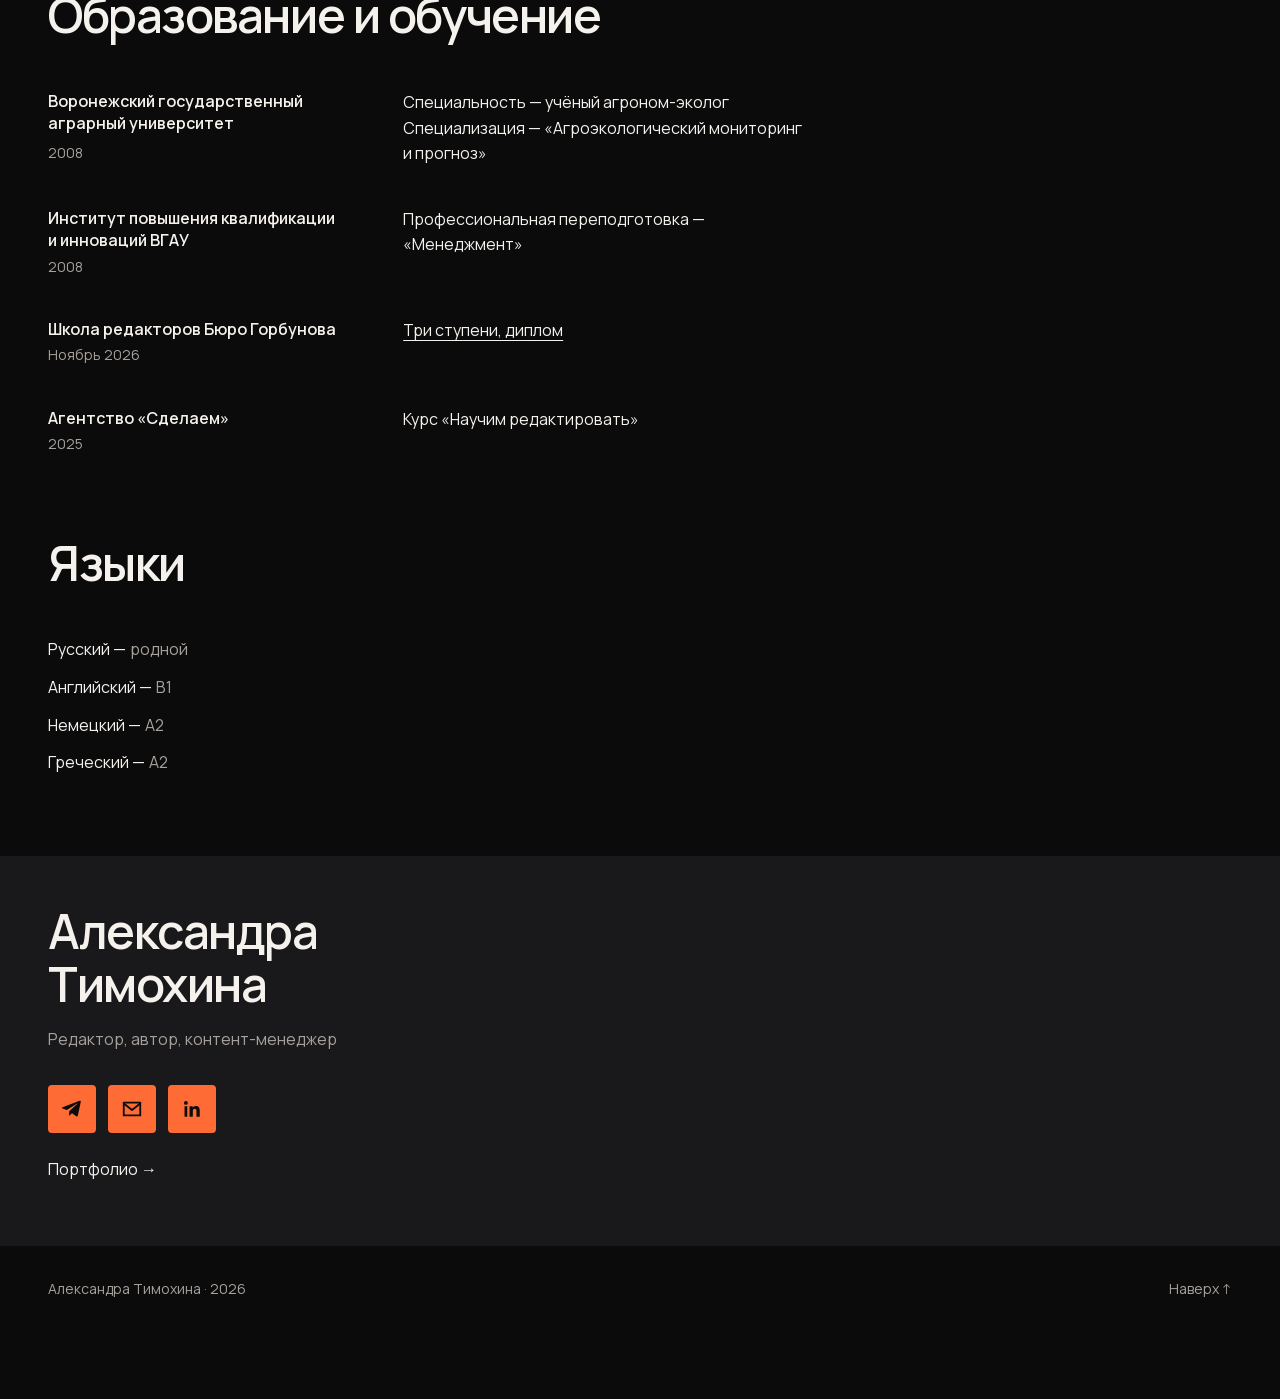
==== commit fca3dd26: "Optimize page loading" ====
--- a/index.html
+++ b/index.html
@@ -7,9 +7,8 @@
     <meta name="theme-color" content="#0B0B0C" />
     <title>Александра Тимохина — редактор и автор</title>
     <link rel="canonical" href="https://aleksandratimokhina.top/" />
-    <link rel="preconnect" href="https://fonts.googleapis.com" />
-    <link rel="preconnect" href="https://fonts.gstatic.com" crossorigin />
-    <link href="https://fonts.googleapis.com/css2?family=Manrope:wght@400;500;600&amp;display=swap" rel="stylesheet" />
+    <link rel="preload" href="assets/fonts/manrope-cyrillic.woff2" as="font" type="font/woff2" crossorigin />
+    <link rel="preload" href="assets/alexandra-timokhina-384.jpg" as="image" fetchpriority="high" />
     <link rel="stylesheet" href="styles.css" />
   </head>
   <body class="resume-page">
@@ -22,7 +21,7 @@
           <div class="hero-heading-row">
             <h1 class="hero-title" id="hero-title">Александра<br />Тимохина</h1>
             <figure class="hero-portrait">
-              <img src="assets/alexandra-timokhina.jpg" alt="Александра Тимохина" width="1365" height="2048" fetchpriority="high" />
+              <img src="assets/alexandra-timokhina-384.jpg" alt="Александра Тимохина" width="384" height="384" fetchpriority="high" decoding="async" />
             </figure>
           </div>
           <p class="hero-lead">Планирую публикации, работаю с авторами и экспертами, пишу аналитические статьи, беру интервью и готовлю инструкции. Запускаю новые рубрики и форматы. Восемь лет работаю в медиа. Семь лет была главным редактором «Справочника эколога». Большой опыт работы с темами экологии, охраны труда, промышленности и ESG. Готова погрузиться в другие направления. Открыта к удалённым проектам в онлайн-медиа, B2B-изданиях и контент-агентствах.</p>
--- a/styles.css
+++ b/styles.css
@@ -1,3 +1,21 @@
+@font-face {
+  font-family: "Manrope";
+  font-style: normal;
+  font-weight: 400 600;
+  font-display: optional;
+  src: url("assets/fonts/manrope-cyrillic.woff2") format("woff2");
+  unicode-range: U+0301, U+0400-045F, U+0490-0491, U+04B0-04B1, U+2116;
+}
+
+@font-face {
+  font-family: "Manrope";
+  font-style: normal;
+  font-weight: 400 600;
+  font-display: optional;
+  src: url("assets/fonts/manrope-latin.woff2") format("woff2");
+  unicode-range: U+0000-00FF, U+0131, U+0152-0153, U+02BB-02BC, U+02C6, U+02DA, U+02DC, U+0304, U+0308, U+0329, U+2000-206F, U+20AC, U+2122, U+2191, U+2193, U+2212, U+2215, U+FEFF, U+FFFD;
+}
+
 :root {
   --bg-primary: #0b0b0c;
   --bg-secondary: #19191b;
@@ -163,6 +181,7 @@
   background: var(--accent);
   color: var(--bg-primary);
   font-weight: 600;
+  line-height: 1;
   text-decoration: none;
 }
 
